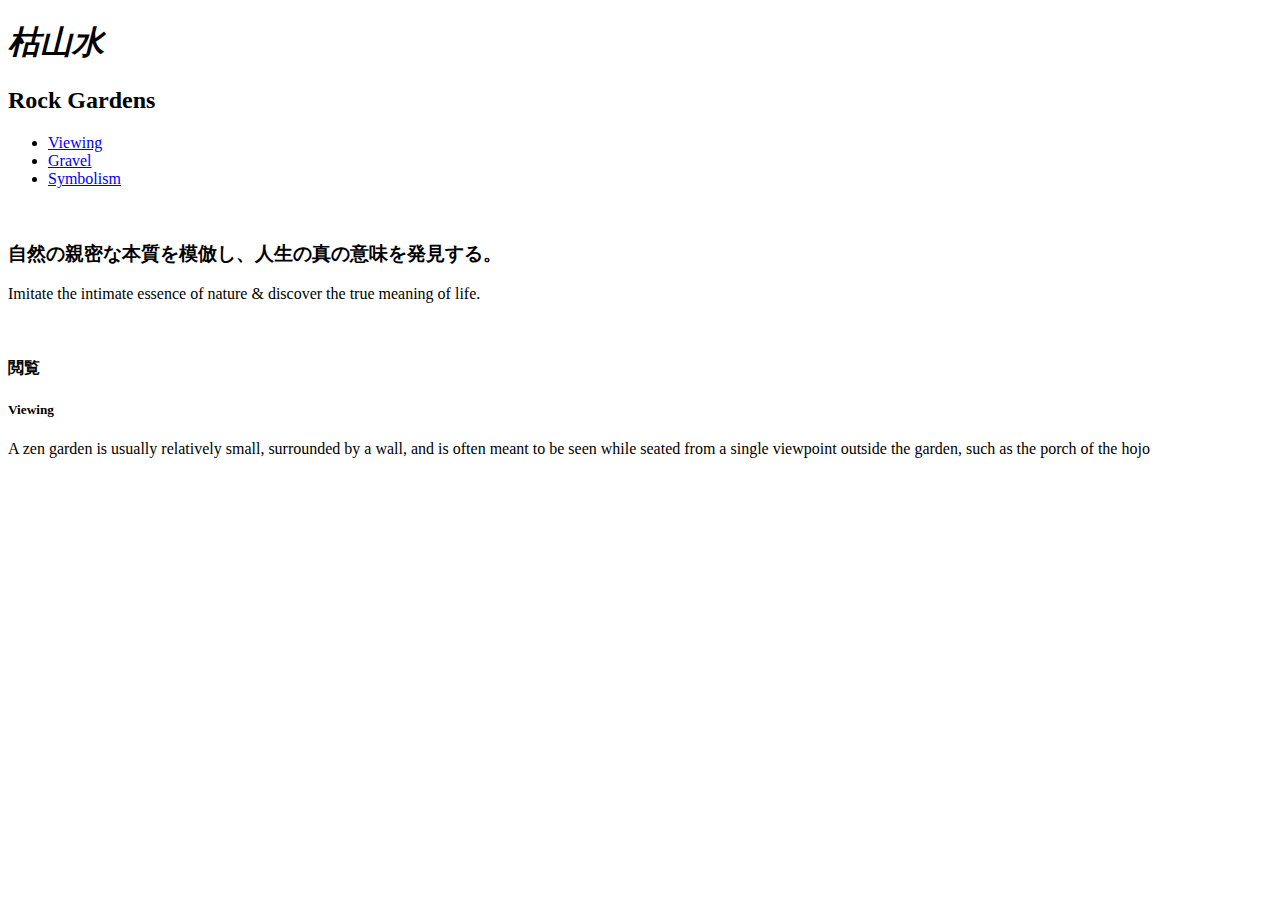
==== index.html @ 7be4e00f "Created base of html" ====
<!DOCTYPE html>
<html lang="en-ca">
<head>
  <meta charset="utf-8">
  <title>Modularity Mindfulness</title>
  <meta name="viewport" content="width=device-width,initial-scale=1">
</head>
<body>
  <header>
    <div>
      <h1><i lang=”ja”>枯山水</i></h1>
      <h2>Rock Gardens</h2>
      <nav>
        <ul>
          <li><a href="#">Viewing</a></li>
          <li><a href="#">Gravel</a></li>
          <li><a href="#">Symbolism</a></li>
        </ul>
      </nav>
    </div>
    <div>
      <img src="images/banner.jpg" alt="">
    </div>
  </header>
  <div>
    <h3>自然の親密な本質を模倣し、人生の真の意味を発見する。</h3>
    <p>Imitate the intimate essence of nature & discover the true meaning of life.</p>
  </div>
  <main>
    <div>
      <img src="images/viewing.jpg" alt="">
      <h4>閲覧</h4>
      <h5>Viewing</h5>
      <p>A zen garden is usually relatively small, surrounded by a wall, and is often meant to be seen while seated from a single viewpoint outside the garden, such as the porch of the hojo</p>
    </div>

  </main>

</body>
</html>
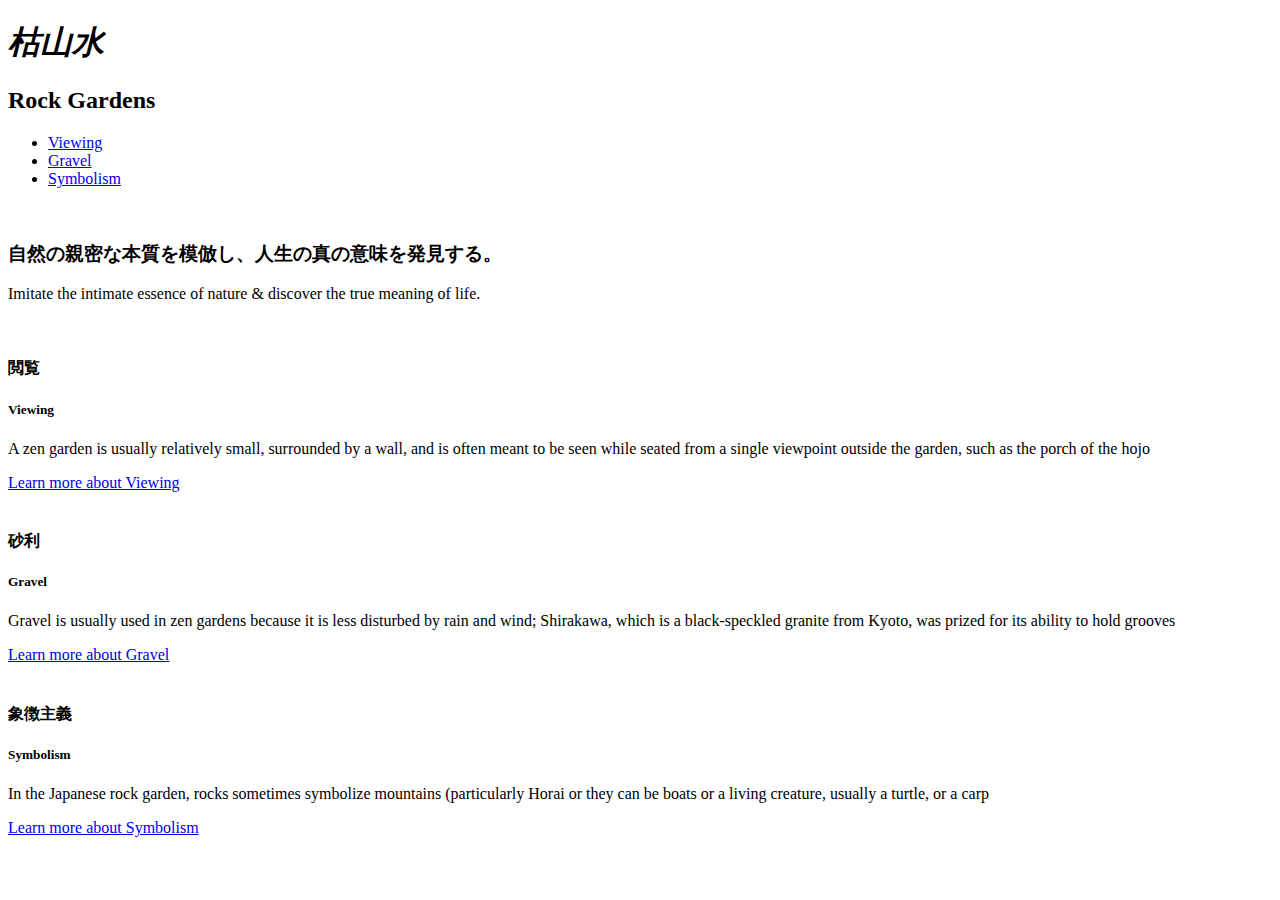
==== commit dda61708: "Add the divs to the code" ====
--- a/index.html
+++ b/index.html
@@ -32,6 +32,25 @@
       <h4>閲覧</h4>
       <h5>Viewing</h5>
       <p>A zen garden is usually relatively small, surrounded by a wall, and is often meant to be seen while seated from a single viewpoint outside the garden, such as the porch of the hojo</p>
+      <a href="#">Learn more about Viewing</a>
+    </div>
+    <div>
+      <img src="images/gravel.jpg" alt="">
+      <h4>砂利</h4>
+      <h5>Gravel</h5>
+      <p>Gravel is usually used in zen gardens because it is less disturbed by rain and wind; Shirakawa, which is a black-speckled granite from Kyoto, was prized for its ability to hold grooves</p>
+      <a href="#">Learn more about Gravel</a>
+    </div>
+    <div>
+      <div>
+        <img src="images/gravel.jpg" alt="">
+      </div>
+      <div>
+        <h4>象徴主義</h4>
+        <h5>Symbolism</h5>
+        <p>In the Japanese rock garden, rocks sometimes symbolize mountains (particularly Horai or they can be boats or a living creature, usually a turtle, or a carp</p>
+        <a href="#">Learn more about Symbolism</a>
+      </div>
     </div>
 
   </main>
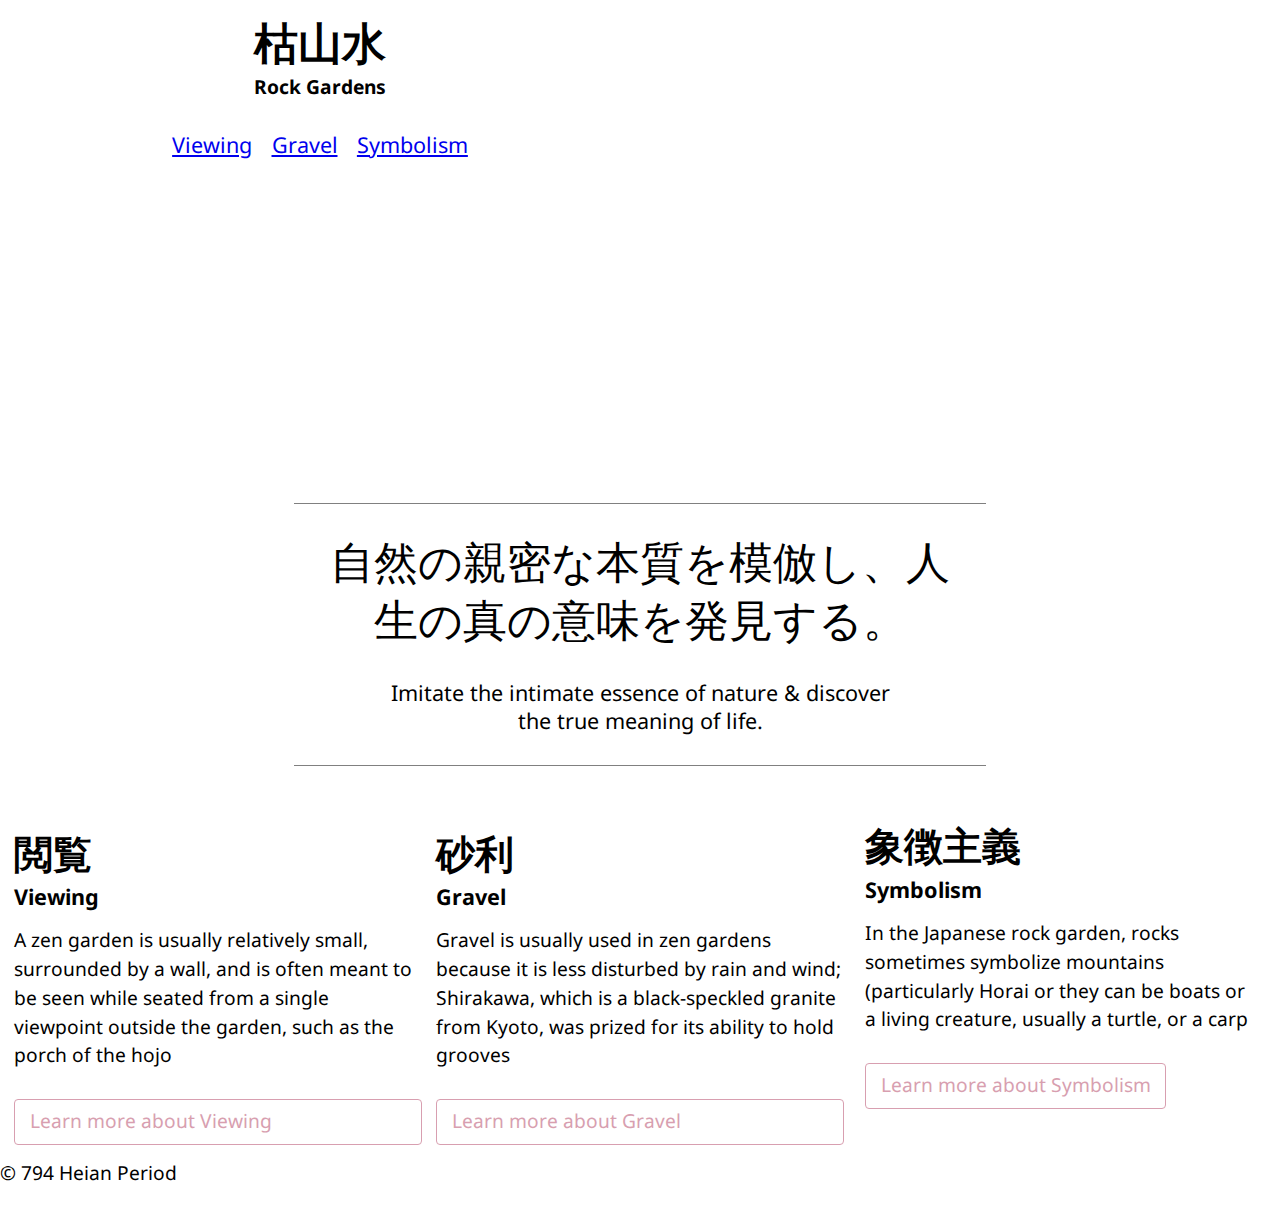
==== commit a36d82ad: "Created more code" ====
--- a/index.html
+++ b/index.html
@@ -4,56 +4,78 @@
   <meta charset="utf-8">
   <title>Modularity Mindfulness</title>
   <meta name="viewport" content="width=device-width,initial-scale=1">
+  <link href="css/modules.css" rel="stylesheet">
+  <link href="css/grid.css" rel="stylesheet">
+  <link href="css/type.css" rel="stylesheet">
+  <link href="css/main.css" rel="stylesheet">
+  <link rel="stylesheet" href="https://fonts.googleapis.com/earlyaccess/notosansjapanese.css">
+  <link href="https://fonts.googleapis.com/css?family=Noto+Sans" rel="stylesheet">
 </head>
 <body>
-  <header>
-    <div>
-      <h1><i lang=”ja”>枯山水</i></h1>
-      <h2>Rock Gardens</h2>
-      <nav>
-        <ul>
-          <li><a href="#">Viewing</a></li>
-          <li><a href="#">Gravel</a></li>
-          <li><a href="#">Symbolism</a></li>
-        </ul>
-      </nav>
-    </div>
-    <div>
-      <img src="images/banner.jpg" alt="">
+  <header class="pad-t-1-2 push-2 text-center">
+    <div class="grid">
+      <div class="unit xs-1 s-1 m-1 l-1-2 xl-1-2">
+        <h1 class="push-0 yotta"><i class="not-italic" lang="ja">枯山水</i></h1>
+        <h2 class="kilo push-1">Rock Gardens</h2>
+        <nav class="unit xs-1 s-1 m-1 l-1-2 xl-1-2">
+          <ul class="list-group-inline">
+            <li><a class="gutter-1-4 mega" href="#">Viewing</a></li>
+            <li><a class="gutter-1-4 mega" href="#">Gravel</a></li>
+            <li><a class="gutter-1-4 mega" href="#">Symbolism</a></li>
+          </ul>
+        </nav>
+      </div>
+      <div class="unit xs-1 embed embed-5by1">
+        <img class="img-flex embed-item" src="images/banner.jpg" alt="">
+      </div>
     </div>
   </header>
   <div>
-    <h3>自然の親密な本質を模倣し、人生の真の意味を発見する。</h3>
-    <p>Imitate the intimate essence of nature & discover the true meaning of life.</p>
+    <article class="text-center border island push max-length">
+      <h3 class="yotta normal"><i class="not-italic" lang="ja">自然の親密な本質を模倣し、人生の真の意味を発見する。</i></h3>
+      <p class="gutter-2 mega push-0">Imitate the intimate essence of nature & discover the true meaning of life.</p>
+    </article>
   </div>
   <main>
-    <div>
-      <img src="images/viewing.jpg" alt="">
-      <h4>閲覧</h4>
-      <h5>Viewing</h5>
-      <p>A zen garden is usually relatively small, surrounded by a wall, and is often meant to be seen while seated from a single viewpoint outside the garden, such as the porch of the hojo</p>
-      <a href="#">Learn more about Viewing</a>
-    </div>
-    <div>
-      <img src="images/gravel.jpg" alt="">
-      <h4>砂利</h4>
-      <h5>Gravel</h5>
-      <p>Gravel is usually used in zen gardens because it is less disturbed by rain and wind; Shirakawa, which is a black-speckled granite from Kyoto, was prized for its ability to hold grooves</p>
-      <a href="#">Learn more about Gravel</a>
-    </div>
-    <div>
-      <div>
-        <img src="images/gravel.jpg" alt="">
+    <div class="island-1-4">
+      <div class="grid">
+        <div class="unit xs-1 s-1 m-1-2 l-1-3 xl-1-3 island-1-4 unit-content-distribute">
+          <img class="img-flex pad-b-1-2" src="images/viewing.jpg" alt="">
+          <h4 class="push-none zetta"><i class="not-italic" lang="ja">閲覧</i></h4>
+          <h5 class="push-1-2">Viewing</h5>
+          <p class="push-1-2 content-fill">A zen garden is usually relatively small, surrounded by a wall, and is often meant to be seen while seated from a single viewpoint outside the garden, such as the porch of the hojo</p>
+          <a class="btn btn-ghost" href="#">Learn more about Viewing</a>
+        </div>
+        <div class="unit xs-1 s-1 m-1-2 l-1-3 xl-1-3 island-1-4 unit-content-distribute">
+          <img class="img-flex pad-b-1-2" src="images/gravel.jpg" alt="">
+          <h4 class="push-none zetta"><i class="not-italic" lang="ja">砂利</i></h4>
+          <h5 class="push-1-2">Gravel</h5>
+          <p>Gravel is usually used in zen gardens because it is less disturbed by rain and wind; Shirakawa, which is a black-speckled granite from Kyoto, was prized for its ability to hold grooves</p>
+          <a class="btn btn-ghost" href="#">Learn more about Gravel</a>
+        </div>
+
+        <div class="unit xs-1 s-1 m-1 l-1-3 xl-1-3 island-1-4">
+          <div class="grid push-1-2">
+            <div class="unit xs-1 s-1 m-2-3 l-1 xl-1">
+              <img class="img-flex" src="images/symbolism.jpg" alt="">
+            </div>
+            <div class="unit xs-1 s-1 m-1-3 l-1 xl-1 island-1-4">
+              <h4 class="push-none zetta"><i class="not-italic" lang="ja">象徴主義</i></h4>
+              <h5 class="push-1-2">Symbolism</h5>
+              <p>In the Japanese rock garden, rocks sometimes symbolize mountains (particularly Horai or they can be boats or a living creature, usually a turtle, or a carp</p>
+              <a class="btn btn-ghost" href="#">Learn more about Symbolism</a>
+            </div>
+          </div>
+        </div>
       </div>
-      <div>
-        <h4>象徴主義</h4>
-        <h5>Symbolism</h5>
-        <p>In the Japanese rock garden, rocks sometimes symbolize mountains (particularly Horai or they can be boats or a living creature, usually a turtle, or a carp</p>
-        <a href="#">Learn more about Symbolism</a>
-      </div>
+
     </div>
 
   </main>
 
+  <footer>
+    <p>© 794 Heian Period</p>
+  </footer>
+
 </body>
 </html>
--- a/css/modules.css
+++ b/css/modules.css
@@ -0,0 +1,1236 @@
+/*
+ * Modulifier || Code released under the UNLICENSE
+ * Code under other copyrights & licenses listed below.
+ * https://modulifier.web-dev.tools/#responsive;images;list-group;embed;media-object;icons;hidden;positioning;nice-lists;forms;buttons;accessibility;print
+ */
+
+@-moz-viewport { width: device-width; scale: 1; }
+@-ms-viewport { width: device-width; scale: 1; }
+@-o-viewport { width: device-width; scale: 1; }
+@-webkit-viewport { width: device-width; scale: 1; }
+@viewport { width: device-width; scale: 1; }
+
+html {
+  box-sizing: border-box;
+  -moz-text-size-adjust: 100%;
+  -ms-text-size-adjust: 100%;
+  -webkit-text-size-adjust: 100%;
+  text-size-adjust: 100%;
+}
+
+*, *::before, *::after {
+  box-sizing: inherit;
+}
+
+body {
+  margin: 0;
+}
+
+article,
+aside,
+details,
+figcaption,
+figure,
+footer,
+header,
+main,
+menu,
+nav,
+section,
+summary {
+  display: block;
+}
+
+audio,
+canvas,
+progress,
+video {
+  display: inline-block;
+  vertical-align: baseline;
+}
+
+template {
+  display: none;
+}
+
+details {
+  cursor: pointer;
+}
+
+audio:not([controls]) {
+  display: none;
+  height: 0;
+}
+
+a,
+area,
+button,
+input,
+label,
+select,
+textarea,
+[tabindex] {
+  -ms-touch-action: manipulation;
+  touch-action: manipulation;
+}
+
+img {
+  border: 0;
+}
+
+.img-flex {
+  display: block;
+  width: 100%;
+}
+
+svg {
+  fill: currentColor;
+}
+
+svg:not(:root) {
+  overflow: hidden;
+}
+
+svg.img-flex {
+  width: 100%;
+  height: 100%;
+}
+
+.image-replacement, .ir {
+  overflow: hidden;
+  direction: ltr;
+  text-align: left;
+  text-indent: 100%;
+  white-space: nowrap;
+}
+
+.list-group, .list-group-inline, .list-group--inline {
+  padding-left: 0;
+  list-style-type: none;
+}
+
+.list-group > dd {
+  margin-left: 0;
+}
+
+.list-group-inline::before,
+.list-group-inline::after,
+.list-group--inline::before,
+.list-group--inline::after {
+  content: "";
+  display: table;
+}
+
+.list-group-inline::after,
+.list-group--inline::after {
+  clear: both;
+}
+
+.list-group-inline > li,
+.list-group--inline > li {
+  display: inline-block;
+}
+
+.list-group-inline > dt,
+.list-group--inline > dt {
+  clear: left;
+  float: left;
+  width: 11em;
+}
+
+.list-group-inline > dd,
+.list-group--inline > dd {
+  float: left;
+  min-width: 12em;
+}
+
+.embed {
+  margin-left: 0;
+  margin-right: 0;
+  overflow: hidden;
+  position: relative;
+  width: 100%;
+}
+
+.embed-1by1, .embed--1by1 {
+  padding-top: 100%; /* Square */
+}
+
+.embed-4by3, .embed--4by3 {
+  padding-top: 75%; /* Traditional TV/computer screens */
+}
+
+.embed-iso216, .embed--iso216 {
+  padding-top: 70.92%; /* A-standard paper sizes */
+}
+
+.embed-3by2, .embed--3by2 {
+  padding-top: 66.6%; /* Classic 35 mm film & most digital photos, landscape */
+}
+
+.embed-2by3, .embed--2by3 {
+  padding-top: 150%; /* Classic 35 mm film & most digital photos, portrait */
+}
+
+.embed-golden, .embed--golden {
+  padding-top: 61.8%; /* The Golden Ratio */
+}
+
+.embed-16by9, .embed--16by9 {
+  padding-top: 56.25%; /* HD TV */
+}
+
+.embed-185by100, .embed--185by100 {
+  padding-top: 54.05%; /* Common widescreen cinema */
+}
+
+.embed-24by10, .embed--24by10 {
+  padding-top: 41.667%; /* Widescreen cinema: 2.4:1 */
+}
+
+.embed-3by1, .embed--3by1 {
+  padding-top: 33.3333%; /* Panorama photos */
+}
+
+.embed-4by1, .embed--4by1 {
+  padding-top: 25%; /* Polyvision */
+}
+
+.embed-5by1, .embed--5by1 {
+  padding-top: 20%; /* Really wide... */
+}
+
+.embed-item, .embed__item {
+  min-height: 100%;
+  left: 0;
+  position: absolute;
+  top: 0;
+  width: 100%;
+}
+
+.media {
+  overflow: hidden;
+}
+
+.media-img, .media__img {
+  float: left;
+}
+
+.media-img-reversed, .media__img--reversed {
+  float: right;
+}
+
+.media-img-stacked, .media__img--stacked {
+  float: none;
+}
+
+.media-body, .media__body {
+  overflow: hidden;
+  min-width: 12em; /* Slightly less than 200px, responsiveness built in */
+}
+
+.icon {
+  display: inline-block;
+  position: relative;
+  background: transparent none no-repeat center center;
+  background-size: contain;
+  vertical-align: middle;
+}
+
+.i-16, .i--16 {
+  height: 16px;
+  width: 16px;
+}
+
+.i-18, .i--18 {
+  height: 18px;
+  width: 18px;
+}
+
+.i-20, .i--20 {
+  height: 20px;
+  width: 20px;
+}
+
+.i-24, .i--24 {
+  height: 24px;
+  width: 24px;
+}
+
+.i-32, .i--32 {
+  height: 32px;
+  width: 32px;
+}
+
+.i-48, .i--48 {
+  height: 48px;
+  width: 48px;
+}
+
+.i-64, .i--64 {
+  height: 64px;
+  width: 64px;
+}
+
+.i-96, .i--96 {
+  height: 96px;
+  width: 96px;
+}
+
+.i-128, .i--128 {
+  height: 128px;
+  width: 128px;
+}
+
+.i-192, .i--192 {
+  height: 192px;
+  width: 192px;
+}
+
+.i-256, .i--256 {
+  height: 256px;
+  width: 256px;
+}
+
+.icon img,
+.icon svg {
+  left: 0;
+  height: 100%;
+  position: absolute;
+  top: 0;
+  width: 100%;
+  fill: currentColor;
+}
+
+.icon-label {
+  vertical-align: middle;
+}
+
+.icon-link,
+.icon-link:focus,
+.icon-link:hover {
+  text-decoration: none;
+}
+
+[hidden], .hidden {
+  /* stylelint-disable declaration-no-important */
+  display: none !important;
+  visibility: hidden !important;
+  /* stylelint-enable */
+}
+
+.visually-hidden {
+  height: 1px;
+  margin: -1px;
+  overflow: hidden;
+  padding: 0;
+  position: absolute;
+  width: 1px;
+  border: 0;
+  clip: rect(0 0 0 0);
+}
+
+.visually-hidden.focusable:active, .visually-hidden.focusable:focus {
+  height: auto;
+  margin: 0;
+  overflow: visible;
+  position: static;
+  width: auto;
+  clip: auto;
+}
+
+.invisible {
+  visibility: hidden;
+}
+
+.chop,
+.crop {
+  overflow: hidden;
+}
+
+.truncate {
+  max-width: 100%;
+  overflow: hidden;
+  width: 100%;
+  text-overflow: ellipsis;
+  white-space: nowrap;
+}
+
+.scrollable {
+  max-width: 100%;
+  overflow-x: auto;
+  overflow-y: hidden;
+  -webkit-overflow-scrolling: touch;
+}
+
+.clearfix::after {
+  content: " ";
+  display: block;
+  clear: both;
+}
+
+.left {
+  float: left;
+}
+
+.right {
+  float: right;
+}
+
+.center-text,
+.center-flow {
+  text-align: center;
+}
+
+.center-block {
+  margin-left: auto;
+  margin-right: auto;
+}
+
+.no-auto-margins,
+.not-centered {
+  /* stylelint-disable declaration-no-important */
+  margin-left: 0 !important;
+  margin-right: 0 !important;
+  /* stylelint-enable */
+}
+
+.center-content,
+.center-content-vertical,
+.center-contents,
+.center-contents-vertical {
+  display: -webkit-flex;
+  display: -ms-flexbox;
+  display: flex;
+  -webkit-justify-content: center;
+  -ms-flex-pack: center;
+  justify-content: center;
+  -webkit-align-items: center;
+  -ms-flex-align: center;
+  align-items: center;
+  -webkit-align-content: center;
+  -ms-flex-line-pack: center;
+  align-content: center;
+  -webkit-flex-direction: column wrap;
+  -ms-flex-direction: column wrap;
+  flex-flow: column wrap;
+}
+
+.center-content-start,
+.center-content-vertical-start,
+.center-contents-start,
+.center-contents-vertical-start {
+  display: -webkit-flex;
+  display: -ms-flexbox;
+  display: flex;
+  -webkit-justify-content: center;
+  -ms-flex-pack: center;
+  justify-content: center;
+  -webkit-flex-direction: column wrap;
+  -ms-flex-direction: column wrap;
+  flex-flow: column wrap;
+}
+
+.center-content-horizontal,
+.center-contents-horizontal {
+  display: -webkit-flex;
+  display: -ms-flexbox;
+  display: flex;
+  -webkit-justify-content: center;
+  -ms-flex-pack: center;
+  justify-content: center;
+  -webkit-align-items: center;
+  -ms-flex-align: center;
+  align-items: center;
+  -webkit-align-content: center;
+  -ms-flex-line-pack: center;
+  align-content: center;
+  -webkit-flex-direction: row wrap;
+  -ms-flex-direction: row wrap;
+  flex-flow: row wrap;
+}
+
+.inline {
+  display: inline;
+}
+
+.block {
+  display: block;
+}
+
+.inline-block, .ib {
+  display: inline-block;
+}
+
+.valign-top {
+  vertical-align: top;
+}
+
+.valign-bottom {
+  vertical-align: bottom;
+}
+
+.valign-middle {
+  vertical-align: middle;
+}
+
+.fixed {
+  position: fixed;
+}
+
+.relative {
+  position: relative;
+}
+
+[class*="pin-"],
+.absolute {
+  position: absolute;
+}
+
+.static {
+  position: static;
+}
+
+.zindex-1 {
+  z-index: 1;
+}
+
+.zindex-2 {
+  z-index: 2;
+}
+
+.zindex-3 {
+  z-index: 3;
+}
+
+.zindex-1000 {
+  z-index: 1000;
+}
+
+.pin-top-left,
+.pin-left-top,
+.pin-tl,
+.pin-lt {
+  top: 0;
+  left: 0;
+}
+
+.pin-top-right,
+.pin-right-top,
+.pin-tr,
+.pin-rt {
+  top: 0;
+  right: 0;
+}
+
+.pin-bottom-left,
+.pin-left-bottom,
+.pin-bl,
+.pin-lb {
+  bottom: 0;
+  left: 0;
+}
+
+.pin-bottom-right,
+.pin-right-bottom,
+.pin-br,
+.pin-rb {
+  bottom: 0;
+  right: 0;
+}
+
+.pin-top-center,
+.pin-center-top,
+.pin-tc,
+.pin-ct {
+  left: 50%;
+  top: 0;
+  transform: translateX(-50%);
+}
+
+.pin-bottom-center,
+.pin-center-bottom,
+.pin-bc,
+.pin-cb {
+  bottom: 0;
+  left: 50%;
+  transform: translateX(-50%);
+}
+
+.pin-center-left,
+.pin-left-center,
+.pin-cl,
+.pin-lc {
+  left: 0;
+  top: 50%;
+  transform: translateY(-50%);
+}
+
+.pin-center-right,
+.pin-right-center,
+.pin-cr,
+.pin-rc {
+  right: 0;
+  top: 50%;
+  transform: translateY(-50%);
+}
+
+.pin-center, .pin-c {
+  left: 50%;
+  top: 50%;
+  transform: translate(-50%, -50%);
+}
+
+.width-quarter, .w-1-4 {
+  width: 25%;
+}
+
+.width-half, .w-1-2 {
+  width: 50%;
+}
+
+.width-full, .w-1 {
+  width: 100%;
+}
+
+.height-quarter, .h-1-4 {
+  height: 25%;
+}
+
+.height-half, .h-1-2 {
+  height: 50%;
+}
+
+.height-full, .h-1 {
+  height: 100%;
+}
+
+ul {
+  list-style-type: none;
+}
+
+ul > li::before {
+  content: "·";
+  float: left;
+  margin-left: -1.6em;
+  width: 1.3em;
+  text-align: right;
+}
+
+ol {
+  counter-reset: ol-simple-numbers;
+  list-style-type: none;
+}
+
+ol > li::before {
+  float: left;
+  margin-left: -1.6em;
+  width: 1.3em;
+  counter-increment: ol-simple-numbers;
+  content: counter(ol-simple-numbers);
+  text-align: right;
+}
+
+.list-group > li::before,
+.list-group-inline > li::before,
+.list-group--inline > li::before {
+  content: none;
+}
+
+/* stylelint-disable no-descending-specificity */
+
+/*
+ * (c) Nicolas Gallagher and Jonathan Neal of Normalize.css || MIT License
+ *     https://necolas.github.io/normalize.css/
+ */
+
+button,
+input,
+optgroup,
+select,
+textarea {
+  color: inherit;
+  font: inherit;
+  margin: 0;
+}
+
+button,
+input {
+  overflow: visible;
+}
+
+button,
+select {
+  text-transform: none;
+}
+
+button,
+html [type="button"],
+[type="reset"],
+[type="submit"] {
+  -webkit-appearance: button;
+  cursor: pointer;
+}
+
+button[disabled],
+html input[disabled] {
+  cursor: default;
+}
+
+button::-moz-focus-inner,
+input::-moz-focus-inner {
+  border: 0;
+  padding: 0;
+}
+
+[type="checkbox"],
+[type="radio"] {
+  opacity: 0;
+  position: absolute;
+  height: 1px;
+  width: 1px;
+}
+
+[type="number"]::-webkit-inner-spin-button,
+[type="number"]::-webkit-outer-spin-button {
+  height: auto;
+}
+
+[type="search"]::-webkit-search-cancel-button,
+[type="search"]::-webkit-search-decoration {
+  -webkit-appearance: none;
+}
+
+fieldset {
+  padding-left: 0;
+  padding-right: 0;
+
+  border: 0;
+  border-top: 2px solid #666;
+}
+
+legend {
+  color: inherit;
+  display: table;
+  max-width: 100%;
+  padding: 0 .3em 0 0;
+  white-space: normal;
+
+  border: 0;
+
+  font-weight: bold;
+}
+
+optgroup {
+  font-weight: bold;
+}
+
+::-webkit-input-placeholder {
+  color: inherit;
+  opacity: .54;
+}
+
+::-webkit-file-upload-button {
+  -webkit-appearance: button;
+  font: inherit;
+}
+
+/* End Normalize.css code */
+
+label,
+.label-block {
+  display: block;
+  cursor: pointer;
+}
+
+[type="checkbox"] + label,
+[type="radio"] + label,
+.label-inline {
+  display: inline-block;
+}
+
+input:not([type]),
+[type="text"],
+[type="number"],
+[type="search"],
+[type="url"],
+[type="email"],
+[type="password"],
+[type="tel"],
+[type="datetime-local"],
+[type="month"],
+[type="week"],
+[type="date"],
+[type="time"],
+[type="range"],
+select,
+textarea {
+  -moz-appearance: none;
+  -webkit-appearance: none;
+  appearance: none;
+}
+
+input,
+textarea {
+  display: block;
+  width: 100%;
+
+  background-color: #fff;
+  border: 2px solid #666;
+  border-radius: 0;
+
+  vertical-align: middle;
+}
+
+label {
+  vertical-align: middle;
+}
+
+textarea {
+  max-width: 100%;
+  min-height: 4em;
+  overflow: auto;
+}
+
+[type="color"] {
+  display: inline-block;
+  width: 2em;
+}
+
+select {
+  display: block;
+  width: 100%;
+
+  background-image: url("data:image/svg+xml,%3Csvg xmlns='http://www.w3.org/2000/svg' width='256' height='256' viewBox='0 0 256 256'%3E%3Cpath fill='none' stroke='%23000' stroke-miterlimit='10' stroke-width='70' d='M36.3 82.1l91.9 91.8 91.5-91.8'/%3E%3C/svg%3E");
+  background-repeat: no-repeat;
+  background-position: calc(100% - .4em) center;
+  background-size: 18px auto;
+  background-color: #fff;
+  border: 2px solid #666;
+  border-radius: 0;
+}
+
+[type="checkbox"] + label::before {
+  content: " ";
+  display: inline-block;
+  height: 1.8em;
+  margin-right: .3em;
+  position: relative;
+  vertical-align: middle;
+  top: -.1em;
+  width: 1.8em;
+
+  background-color: #fff;
+  background-size: cover;
+  border: 2px solid #666;
+
+  line-height: inherit;
+}
+
+[type="checkbox"]:checked + label::before {
+  background-image: url("data:image/svg+xml,%3Csvg xmlns='http://www.w3.org/2000/svg' width='256' height='256' viewBox='0 0 256 256'%3E%3Cpath fill='none' stroke='%23000' stroke-miterlimit='10' stroke-width='50' d='M49.9 130.1l50.8 50.7L206.1 75.2'/%3E%3C/svg%3E");
+}
+
+[type="checkbox"]:focus + label::before {
+  outline: 3px solid #000;
+  z-index: 1000;
+}
+
+[type="radio"] + label::before {
+  content: " ";
+  display: inline-block;
+  height: 1.8em;
+  margin-right: .3em;
+  position: relative;
+  vertical-align: middle;
+  top: -.1em;
+  width: 1.8em;
+
+  background-color: #fff;
+  background-size: cover;
+  border: 2px solid #666;
+  border-radius: 50%;
+
+  line-height: inherit;
+}
+
+[type="radio"]:checked + label::before {
+  background-image: url("data:image/svg+xml,%3Csvg xmlns='http://www.w3.org/2000/svg' width='256' height='256' viewBox='0 0 256 256'%3E%3Ccircle cx='128' cy='128' r='70.4'/%3E%3C/svg%3E");
+}
+
+[type="radio"]:focus + label::before,
+[type="radio"] + label:focus::before {
+  box-shadow: 0 0 0 3px #000;
+  z-index: 1000;
+}
+
+[type="range"] {
+  border: 0;
+  background-color: #fff;
+}
+
+[type="range"]::-webkit-slider-runnable-track {
+  height: 6px;
+
+  -webkit-appearance: none;
+  appearance: none;
+  background-color: #ccc;
+  border: 0;
+  border-radius: 3px;
+}
+
+[type="range"]:active::-webkit-slider-runnable-track {
+  background-color: #ccc;
+}
+
+[type="range"]::-moz-range-track {
+  height: 6px;
+
+  -moz-appearance: none;
+  appearance: none;
+  background-color: #ccc;
+  border: 0;
+  border-radius: 3px;
+}
+
+[type="range"]:active::-moz-range-track {
+  background-color: #ccc;
+}
+
+[type="range"]::-ms-track {
+  height: 6px;
+
+  -ms-appearance: none;
+  appearance: none;
+  background-color: #ccc;
+  border: 0;
+  border-radius: 3px;
+}
+
+[type="range"]:active::-ms-track {
+  background-color: #ccc;
+}
+
+[type="range"]::-webkit-slider-thumb {
+  margin-top: -4px;
+  height: 16px;
+  width: 16px;
+
+  -webkit-appearance: none;
+  appearance: none;
+  background-color: #000;
+  border: none;
+  border-radius: 50%;
+}
+
+[type="range"]:hover::-webkit-slider-thumb {
+  background-color: #000;
+}
+
+[type="range"]:active::-webkit-slider-thumb {
+  background-color: #000;
+}
+
+[type="range"]::-moz-range-thumb {
+  margin-top: -4px;
+  height: 16px;
+  width: 16px;
+
+  -webkit-appearance: none;
+  appearance: none;
+  background-color: #000;
+  border: none;
+  border-radius: 50%;
+}
+
+[type="range"]:hover::-moz-range-thumb {
+  background-color: #000;
+}
+
+[type="range"]:active::-moz-range-thumb {
+  background-color: #000;
+}
+
+[type="range"]::-ms-thumb {
+  margin-top: -4px;
+  height: 16px;
+  width: 16px;
+
+  -webkit-appearance: none;
+  appearance: none;
+  background-color: #000;
+  border: none;
+  border-radius: 50%;
+}
+
+[type="range"]:hover::-ms-thumb {
+  background-color: #000;
+}
+
+[type="range"]:active::-ms-thumb {
+  background-color: #000;
+}
+
+[type="checkbox"].hide-custom-input + label::before,
+[type="checkbox"] + .hide-custom-input::before,
+[type="radio"].hide-custom-input + label::before,
+[type="radio"] + .hide-custom-input::before {
+  content: none;
+  display: none;
+}
+
+/* stylelint-enable */
+
+.link-box {
+  display: block;
+  text-decoration: none;
+}
+
+button,
+.btn {
+  cursor: pointer;
+  display: inline-block;
+  margin: 0;
+  overflow: visible;
+  padding: .375em .75em .42em;
+  -webkit-appearance: none;
+  -moz-appearance: none;
+  appearance: none;
+  background-color: #333;
+  border-radius: 4px;
+  border: 3px solid #333;
+  color: #fff;
+  font: inherit;
+  text-decoration: none;
+  text-transform: none;
+}
+
+button::-moz-focus-inner {
+  border: 0;
+  padding: 0;
+}
+
+button:focus,
+button:hover,
+.btn:focus,
+.btn:hover {
+  background-color: #000;
+  border-color: #000;
+  color: #fff;
+}
+
+button[disabled] {
+  cursor: default;
+}
+
+.btn-light, .btn--light {
+  background-color: #e2e2e2;
+  border-color: #e2e2e2;
+  color: #000;
+}
+
+.btn-light:focus,
+.btn-light:hover,
+.btn--light:focus,
+.btn--light:hover {
+  background-color: #666;
+  border-color: #666;
+  color: #fff;
+}
+
+.btn-ghost,
+.btn--ghost {
+  background-color: transparent;
+  border-color: #333;
+  color: #000;
+}
+
+.btn-ghost:focus,
+.btn-ghost:hover,
+.btn--ghost:focus,
+.btn--ghost:hover {
+  background-color: #e2e2e2;
+  border-color: #000;
+  color: #000;
+}
+
+.btn-link {
+  display: inline;
+  padding: 0;
+  background-color: transparent;
+  border-radius: 0;
+  border: 0;
+  color: inherit;
+}
+
+.btn-link:focus,
+.btn-link:hover {
+  background-color: transparent;
+  color: inherit;
+}
+
+a:hover, a:active {
+  outline: none;
+}
+
+a:focus,
+[tabindex="0"]:focus,
+details:focus,
+summary:focus,
+input:focus,
+textarea:focus,
+button:focus,
+select:focus {
+  outline: 3px solid #000;
+  outline-offset: 0;
+}
+
+a:focus, [tabindex="0"]:focus {
+  outline-offset: 3px;
+}
+
+.skip-links {
+  margin: 0;
+  padding: 0;
+  list-style-type: none;
+}
+
+.skip-links > li::before {
+  content: none; /* Remove the bullets if nice lists is selected */
+}
+
+.skip-links a,
+.skip-links button {
+  padding: .5em .75em;
+  position: absolute;
+  top: -10em;
+  z-index: 10000; /* To make sure they're always on top */
+  background-color: #000;
+  border: 0;
+  color: #fff;
+  font-size: 1.125rem;
+  font-weight: bold;
+  text-decoration: none;
+}
+
+.skip-links a:focus,
+.skip-links button:focus {
+  outline-offset: 3px;
+  top: 0;
+}
+
+[aria-busy="true"] {
+  cursor: progress;
+}
+
+[aria-controls] {
+  cursor: pointer;
+}
+
+[aria-disabled] {
+  cursor: default;
+}
+
+.print-only {
+  display: none;
+  visibility: hidden;
+}
+
+.page-break-before {
+  page-break-before: always;
+}
+
+.page-break-after {
+  page-break-after: always;
+}
+
+.no-page-break-inside {
+  page-break-inside: avoid;
+}
+
+@media print {
+
+  /* stylelint-disable declaration-no-important */
+
+  .no-print {
+    display: none !important;
+    visibility: hidden !important;
+  }
+
+  .print-only,
+  .force-print {
+    display: block !important;
+    visibility: visible !important;
+  }
+
+  /* stylelint-enable */
+
+  .visually-hidden.force-print {
+    height: auto;
+    margin: 0;
+    overflow: visible;
+    padding: 0;
+    position: static;
+    width: auto;
+    border: 0;
+    clip: initial;
+  }
+
+  /*
+   * (c) HTML5 Boilerplate || MIT License
+   *     https://html5boilerplate.com/
+   */
+
+  /* stylelint-disable declaration-no-important */
+
+  *, *::before, *::after, *::first-letter, *::first-line {
+    background: none transparent !important;
+    color: #000 !important;
+    box-shadow: none !important;
+    text-shadow: none !important;
+  }
+
+  /* stylelint-enable */
+
+  a, a:visited {
+    text-decoration: underline;
+  }
+
+  a[href]::after {
+    content: " (" attr(href) ")";
+  }
+
+  abbr[title]::after {
+    content: " (" attr(title) ")";
+  }
+
+  a[href^="#"]::after,
+  a[href^="javascript:"]::after,
+  a.no-print-href::after,
+  a.href-no-print::after {
+    content: "";
+  }
+
+  pre, blockquote {
+    page-break-inside: avoid;
+  }
+
+  thead {
+    display: table-header-group;
+  }
+
+  tr, img {
+    page-break-inside: avoid;
+  }
+
+  p, h1, h2, h3, h4, h5, h6 {
+    orphans: 3;
+    widows: 3;
+  }
+
+  h1, h2, h3, h4, h5, h6 {
+    page-break-after: avoid;
+  }
+
+  /* End HTML5 Boilerplate code */
+}
--- a/css/grid.css
+++ b/css/grid.css
@@ -0,0 +1,752 @@
+/*
+  Gridifier || Code released under the UNLICENSE
+  https://gridifier.web-dev.tools/#xs,4,0,0,0;s,4,25,0,0;m,4,38,1,1;l,4,60,1,1
+*/
+
+.grid {
+  margin: 0;
+  padding: 0;
+  letter-spacing: -.31em;
+  text-rendering: optimizeSpeed;
+  display: -webkit-flex;
+  display: -ms-flexbox;
+  display: flex;
+  -webkit-flex-flow: row wrap;
+  -ms-flex-flow: row wrap;
+  flex-flow: row wrap;
+}
+
+.grid-bottom {
+  -webkit-align-items: flex-end;
+  -ms-align-items: flex-end;
+  align-items: flex-end;
+}
+
+.grid-middle {
+  -webkit-align-items: center;
+  -ms-align-items: center;
+  align-items: center;
+}
+
+.grid-stretch {
+  -webkit-align-items: stretch;
+  -ms-align-items: stretch;
+  align-items: stretch;
+}
+
+.opera-only :-o-prefocus,
+.grid {
+  word-spacing: -.43em;
+}
+
+.unit {
+  letter-spacing: normal;
+  text-rendering: auto;
+  vertical-align: top;
+  word-spacing: normal;
+  display: inline-block;
+  visibility: visible;
+}
+
+.grid-bottom .unit {
+  vertical-align: bottom;
+}
+
+.grid-middle .unit {
+  vertical-align: middle;
+}
+
+[class*="unit-push-"],
+[class*="unit-pull-"] {
+  position: relative;
+}
+
+.unit-xs-hidden {
+  display: none;
+  visibility: hidden;
+}
+
+.unit-xs-centered {
+  margin: 0 auto;
+}
+
+.unit-xs-1,
+.xs-1 {
+  display: block;
+  visibility: visible;
+  width: 100%;
+}
+
+.unit-xs-content-distribute,
+.xs-content-distribute {
+  display: -ms-flexbox;
+  display: -webkit-flex;
+  display: flex;
+  -ms-flex-direction: column;
+  -webkit-flex-direction: column;
+  flex-direction: column;
+  -ms-flex-pack: justify;
+  -webkit-justify-content: space-between;
+  justify-content: space-between;
+}
+
+.unit-xs-content-center,
+.unit-xs-content-center-vertical {
+  display: -webkit-flex;
+  display: -ms-flexbox;
+  display: flex;
+  -webkit-justify-content: center;
+  -ms-flex-pack: center;
+  justify-content: center;
+  -webkit-align-items: center;
+  -ms-flex-align: center;
+  align-items: center;
+  -webkit-align-content: center;
+  -ms-flex-line-pack: center;
+  align-content: center;
+  -webkit-flex-direction: column wrap;
+  -ms-flex-direction: column wrap;
+  flex-flow: column wrap;
+}
+
+.unit-xs-content-center-horizontal {
+  display: -webkit-flex;
+  display: -ms-flexbox;
+  display: flex;
+  -webkit-justify-content: center;
+  -ms-flex-pack: center;
+  justify-content: center;
+  -webkit-align-items: center;
+  -ms-flex-align: center;
+  align-items: center;
+  -webkit-align-content: center;
+  -ms-flex-line-pack: center;
+  align-content: center;
+  -webkit-flex-direction: row wrap;
+  -ms-flex-direction: row wrap;
+  flex-flow: row wrap;
+}
+
+.xs-content-fill,
+.xs-content-stretch {
+  -ms-flex-grow: 2;
+  -webkit-flex-grow: 2;
+  flex-grow: 2;
+  max-width: 100%; /* @bugfix: IE 10, 11 */
+}
+
+.xs-content-shrink {
+  -ms-align-self: center;
+  -webkit-align-self: center;
+  align-self: center;
+}
+
+.unit-xs-1-2,
+.xs-1-2 {
+  width: 50%;
+}
+
+.unit-xs-1-3,
+.xs-1-3 {
+  width: 33.3333%;
+}
+
+.unit-xs-2-3,
+.xs-2-3 {
+  width: 66.6667%;
+}
+
+.unit-xs-1-4,
+.xs-1-4 {
+  width: 25%;
+}
+
+.unit-xs-3-4,
+.xs-3-4 {
+  width: 75%;
+}
+
+.unit-xs-1-2,
+.xs-1-2,
+.unit-xs-1-3,
+.xs-1-3,
+.unit-xs-2-3,
+.xs-2-3,
+.unit-xs-1-4,
+.xs-1-4,
+.unit-xs-3-4,
+.xs-3-4 {
+  display: inline-block;
+  visibility: visible;
+}
+
+@media only screen and (min-width: 25em) {
+
+  .unit-s-hidden {
+    display: none;
+    visibility: hidden;
+  }
+
+  .unit-s-centered {
+    margin: 0 auto;
+  }
+
+  .unit-s-1,
+  .s-1 {
+    display: block;
+    visibility: visible;
+    width: 100%;
+  }
+
+  .unit-s-content-distribute,
+  .s-content-distribute {
+    display: -ms-flexbox;
+    display: -webkit-flex;
+    display: flex;
+    -ms-flex-direction: column;
+    -webkit-flex-direction: column;
+    flex-direction: column;
+    -ms-flex-pack: justify;
+    -webkit-justify-content: space-between;
+    justify-content: space-between;
+  }
+
+  .unit-s-content-center,
+  .unit-s-content-center-vertical {
+    display: -webkit-flex;
+    display: -ms-flexbox;
+    display: flex;
+    -webkit-justify-content: center;
+    -ms-flex-pack: center;
+    justify-content: center;
+    -webkit-align-items: center;
+    -ms-flex-align: center;
+    align-items: center;
+    -webkit-align-content: center;
+    -ms-flex-line-pack: center;
+    align-content: center;
+    -webkit-flex-direction: column wrap;
+    -ms-flex-direction: column wrap;
+    flex-flow: column wrap;
+  }
+
+  .unit-s-content-center-horizontal {
+    display: -webkit-flex;
+    display: -ms-flexbox;
+    display: flex;
+    -webkit-justify-content: center;
+    -ms-flex-pack: center;
+    justify-content: center;
+    -webkit-align-items: center;
+    -ms-flex-align: center;
+    align-items: center;
+    -webkit-align-content: center;
+    -ms-flex-line-pack: center;
+    align-content: center;
+    -webkit-flex-direction: row wrap;
+    -ms-flex-direction: row wrap;
+    flex-flow: row wrap;
+  }
+
+  .s-content-fill,
+  .s-content-stretch {
+    -ms-flex-grow: 2;
+    -webkit-flex-grow: 2;
+    flex-grow: 2;
+    max-width: 100%; /* @bugfix: IE 10, 11 */
+  }
+
+  .s-content-shrink {
+    -ms-align-self: center;
+    -webkit-align-self: center;
+    align-self: center;
+  }
+
+  .unit-s-1-2,
+  .s-1-2 {
+    width: 50%;
+  }
+
+  .unit-s-1-3,
+  .s-1-3 {
+    width: 33.3333%;
+  }
+
+  .unit-s-2-3,
+  .s-2-3 {
+    width: 66.6667%;
+  }
+
+  .unit-s-1-4,
+  .s-1-4 {
+    width: 25%;
+  }
+
+  .unit-s-3-4,
+  .s-3-4 {
+    width: 75%;
+  }
+
+  .unit-s-1-2,
+  .s-1-2,
+  .unit-s-1-3,
+  .s-1-3,
+  .unit-s-2-3,
+  .s-2-3,
+  .unit-s-1-4,
+  .s-1-4,
+  .unit-s-3-4,
+  .s-3-4 {
+    display: inline-block;
+    visibility: visible;
+  }
+
+}
+
+@media only screen and (min-width: 38em) {
+
+  .unit-m-hidden {
+    display: none;
+    visibility: hidden;
+  }
+
+  .unit-m-centered {
+    margin: 0 auto;
+  }
+
+  .unit-m-1,
+  .m-1 {
+    display: block;
+    visibility: visible;
+    width: 100%;
+  }
+
+  .unit-m-content-distribute,
+  .m-content-distribute {
+    display: -ms-flexbox;
+    display: -webkit-flex;
+    display: flex;
+    -ms-flex-direction: column;
+    -webkit-flex-direction: column;
+    flex-direction: column;
+    -ms-flex-pack: justify;
+    -webkit-justify-content: space-between;
+    justify-content: space-between;
+  }
+
+  .unit-m-content-center,
+  .unit-m-content-center-vertical {
+    display: -webkit-flex;
+    display: -ms-flexbox;
+    display: flex;
+    -webkit-justify-content: center;
+    -ms-flex-pack: center;
+    justify-content: center;
+    -webkit-align-items: center;
+    -ms-flex-align: center;
+    align-items: center;
+    -webkit-align-content: center;
+    -ms-flex-line-pack: center;
+    align-content: center;
+    -webkit-flex-direction: column wrap;
+    -ms-flex-direction: column wrap;
+    flex-flow: column wrap;
+  }
+
+  .unit-m-content-center-horizontal {
+    display: -webkit-flex;
+    display: -ms-flexbox;
+    display: flex;
+    -webkit-justify-content: center;
+    -ms-flex-pack: center;
+    justify-content: center;
+    -webkit-align-items: center;
+    -ms-flex-align: center;
+    align-items: center;
+    -webkit-align-content: center;
+    -ms-flex-line-pack: center;
+    align-content: center;
+    -webkit-flex-direction: row wrap;
+    -ms-flex-direction: row wrap;
+    flex-flow: row wrap;
+  }
+
+  .m-content-fill,
+  .m-content-stretch {
+    -ms-flex-grow: 2;
+    -webkit-flex-grow: 2;
+    flex-grow: 2;
+    max-width: 100%; /* @bugfix: IE 10, 11 */
+  }
+
+  .m-content-shrink {
+    -ms-align-self: center;
+    -webkit-align-self: center;
+    align-self: center;
+  }
+
+  .unit-offset-m-0 {
+    margin-left: 0;
+  }
+
+  .unit-push-m-0,
+  .unit-pull-m-0 {
+    left: 0;
+  }
+
+  .unit-m-1-2,
+  .m-1-2 {
+    width: 50%;
+  }
+
+  .unit-offset-m-1-2 {
+    margin-left: 50%;
+  }
+
+  .unit-push-m-1-2 {
+    left: 50%;
+  }
+
+  .unit-pull-m-1-2 {
+    left: -50%;
+  }
+
+  .unit-m-1-3,
+  .m-1-3 {
+    width: 33.3333%;
+  }
+
+  .unit-offset-m-1-3 {
+    margin-left: 33.3333%;
+  }
+
+  .unit-push-m-1-3 {
+    left: 33.3333%;
+  }
+
+  .unit-pull-m-1-3 {
+    left: -33.3333%;
+  }
+
+  .unit-m-2-3,
+  .m-2-3 {
+    width: 66.6667%;
+  }
+
+  .unit-offset-m-2-3 {
+    margin-left: 66.6667%;
+  }
+
+  .unit-push-m-2-3 {
+    left: 66.6667%;
+  }
+
+  .unit-pull-m-2-3 {
+    left: -66.6667%;
+  }
+
+  .unit-m-1-4,
+  .m-1-4 {
+    width: 25%;
+  }
+
+  .unit-offset-m-1-4 {
+    margin-left: 25%;
+  }
+
+  .unit-push-m-1-4 {
+    left: 25%;
+  }
+
+  .unit-pull-m-1-4 {
+    left: -25%;
+  }
+
+  .unit-m-3-4,
+  .m-3-4 {
+    width: 75%;
+  }
+
+  .unit-offset-m-3-4 {
+    margin-left: 75%;
+  }
+
+  .unit-push-m-3-4 {
+    left: 75%;
+  }
+
+  .unit-pull-m-3-4 {
+    left: -75%;
+  }
+
+  .unit-m-1-2,
+  .m-1-2,
+  .unit-m-1-3,
+  .m-1-3,
+  .unit-m-2-3,
+  .m-2-3,
+  .unit-m-1-4,
+  .m-1-4,
+  .unit-m-3-4,
+  .m-3-4 {
+    display: inline-block;
+    visibility: visible;
+  }
+
+}
+
+@media only screen and (min-width: 60em) {
+
+  .unit-l-hidden {
+    display: none;
+    visibility: hidden;
+  }
+
+  .unit-l-centered {
+    margin: 0 auto;
+  }
+
+  .unit-l-1,
+  .l-1 {
+    display: block;
+    visibility: visible;
+    width: 100%;
+  }
+
+  .unit-l-content-distribute,
+  .l-content-distribute {
+    display: -ms-flexbox;
+    display: -webkit-flex;
+    display: flex;
+    -ms-flex-direction: column;
+    -webkit-flex-direction: column;
+    flex-direction: column;
+    -ms-flex-pack: justify;
+    -webkit-justify-content: space-between;
+    justify-content: space-between;
+  }
+
+  .unit-l-content-center,
+  .unit-l-content-center-vertical {
+    display: -webkit-flex;
+    display: -ms-flexbox;
+    display: flex;
+    -webkit-justify-content: center;
+    -ms-flex-pack: center;
+    justify-content: center;
+    -webkit-align-items: center;
+    -ms-flex-align: center;
+    align-items: center;
+    -webkit-align-content: center;
+    -ms-flex-line-pack: center;
+    align-content: center;
+    -webkit-flex-direction: column wrap;
+    -ms-flex-direction: column wrap;
+    flex-flow: column wrap;
+  }
+
+  .unit-l-content-center-horizontal {
+    display: -webkit-flex;
+    display: -ms-flexbox;
+    display: flex;
+    -webkit-justify-content: center;
+    -ms-flex-pack: center;
+    justify-content: center;
+    -webkit-align-items: center;
+    -ms-flex-align: center;
+    align-items: center;
+    -webkit-align-content: center;
+    -ms-flex-line-pack: center;
+    align-content: center;
+    -webkit-flex-direction: row wrap;
+    -ms-flex-direction: row wrap;
+    flex-flow: row wrap;
+  }
+
+  .l-content-fill,
+  .l-content-stretch {
+    -ms-flex-grow: 2;
+    -webkit-flex-grow: 2;
+    flex-grow: 2;
+    max-width: 100%; /* @bugfix: IE 10, 11 */
+  }
+
+  .l-content-shrink {
+    -ms-align-self: center;
+    -webkit-align-self: center;
+    align-self: center;
+  }
+
+  .unit-offset-l-0 {
+    margin-left: 0;
+  }
+
+  .unit-push-l-0,
+  .unit-pull-l-0 {
+    left: 0;
+  }
+
+  .unit-l-1-2,
+  .l-1-2 {
+    width: 50%;
+  }
+
+  .unit-offset-l-1-2 {
+    margin-left: 50%;
+  }
+
+  .unit-push-l-1-2 {
+    left: 50%;
+  }
+
+  .unit-pull-l-1-2 {
+    left: -50%;
+  }
+
+  .unit-l-1-3,
+  .l-1-3 {
+    width: 33.3333%;
+  }
+
+  .unit-offset-l-1-3 {
+    margin-left: 33.3333%;
+  }
+
+  .unit-push-l-1-3 {
+    left: 33.3333%;
+  }
+
+  .unit-pull-l-1-3 {
+    left: -33.3333%;
+  }
+
+  .unit-l-2-3,
+  .l-2-3 {
+    width: 66.6667%;
+  }
+
+  .unit-offset-l-2-3 {
+    margin-left: 66.6667%;
+  }
+
+  .unit-push-l-2-3 {
+    left: 66.6667%;
+  }
+
+  .unit-pull-l-2-3 {
+    left: -66.6667%;
+  }
+
+  .unit-l-1-4,
+  .l-1-4 {
+    width: 25%;
+  }
+
+  .unit-offset-l-1-4 {
+    margin-left: 25%;
+  }
+
+  .unit-push-l-1-4 {
+    left: 25%;
+  }
+
+  .unit-pull-l-1-4 {
+    left: -25%;
+  }
+
+  .unit-l-3-4,
+  .l-3-4 {
+    width: 75%;
+  }
+
+  .unit-offset-l-3-4 {
+    margin-left: 75%;
+  }
+
+  .unit-push-l-3-4 {
+    left: 75%;
+  }
+
+  .unit-pull-l-3-4 {
+    left: -75%;
+  }
+
+  .unit-l-1-2,
+  .l-1-2,
+  .unit-l-1-3,
+  .l-1-3,
+  .unit-l-2-3,
+  .l-2-3,
+  .unit-l-1-4,
+  .l-1-4,
+  .unit-l-3-4,
+  .l-3-4 {
+    display: inline-block;
+    visibility: visible;
+  }
+
+}
+
+.unit-content-distribute,
+.content-distribute {
+  display: -ms-flexbox;
+  display: -webkit-flex;
+  display: flex;
+  -ms-flex-direction: column;
+  -webkit-flex-direction: column;
+  flex-direction: column;
+  -ms-flex-pack: justify;
+  -webkit-justify-content: space-between;
+  justify-content: space-between;
+}
+
+.unit-content-center,
+.unit-content-center-vertical {
+  display: -webkit-flex;
+  display: -ms-flexbox;
+  display: flex;
+  -webkit-justify-content: center;
+  -ms-flex-pack: center;
+  justify-content: center;
+  -webkit-align-items: center;
+  -ms-flex-align: center;
+  align-items: center;
+  -webkit-align-content: center;
+  -ms-flex-line-pack: center;
+  align-content: center;
+  -webkit-flex-direction: column wrap;
+  -ms-flex-direction: column wrap;
+  flex-flow: column wrap;
+}
+
+.unit-content-center-horizontal {
+  display: -webkit-flex;
+  display: -ms-flexbox;
+  display: flex;
+  -webkit-justify-content: center;
+  -ms-flex-pack: center;
+  justify-content: center;
+  -webkit-align-items: center;
+  -ms-flex-align: center;
+  align-items: center;
+  -webkit-align-content: center;
+  -ms-flex-line-pack: center;
+  align-content: center;
+  -webkit-flex-direction: row wrap;
+  -ms-flex-direction: row wrap;
+  flex-flow: row wrap;
+}
+
+.content-fill,
+.content-stretch {
+  -ms-flex-grow: 2;
+  -webkit-flex-grow: 2;
+  flex-grow: 2;
+  max-width: 100%; /* @bugfix: IE 10, 11 */
+}
+
+.content-shrink {
+  -ms-align-self: center;
+  -webkit-align-self: center;
+  align-self: center;
+}
--- a/css/type.css
+++ b/css/type.css
@@ -0,0 +1,1347 @@
+/*
+  Typografier || Code released under the UNLICENSE
+  https://typografier.web-dev.tools/#0,100,1.3,1.067,0;38,110,1.4,1.125,1;60,120,1.5,1.125,1;90,130,1.5,1.125,1
+*/
+
+html {
+  font-size: 100%;
+  line-height: 1.3;
+}
+
+a {
+  background-color: transparent;
+  -webkit-text-decoration-skip: objects;
+}
+
+sub,
+sup {
+  font-size: 75%;
+  line-height: 1px;
+  position: relative;
+  vertical-align: baseline;
+}
+
+sup {
+  top: -.5em;
+}
+
+sub {
+  bottom: -.25em;
+}
+
+pre,
+code,
+kbd,
+samp {
+  font-size: 100%;
+}
+
+abbr[title] {
+  border-bottom: none;
+  text-decoration: underline;
+  text-decoration: underline dotted;
+}
+
+b,
+strong {
+  font-weight: bold;
+}
+
+dfn,
+caption {
+  font-style: italic;
+}
+
+hr {
+  border: 0;
+  border-top: 2px solid #000;
+  height: 0;
+}
+
+table {
+  border-collapse: collapse;
+  border-spacing: 0;
+  width: 100%;
+  table-layout: fixed;
+}
+
+caption {
+  text-align: left;
+}
+
+th,
+td {
+  border-bottom: 1px solid #000;
+  text-align: left;
+  vertical-align: top;
+}
+
+thead th {
+  vertical-align: bottom;
+
+  border-bottom-width: 2px;
+}
+
+.text-left {
+  text-align: left;
+}
+
+.text-right {
+  text-align: right;
+}
+
+.text-center {
+  text-align: center;
+}
+
+.normal {
+  font-weight: normal;
+  font-style: normal;
+}
+
+.not-bold {
+  font-weight: normal;
+}
+
+.not-italic {
+  font-style: normal;
+}
+
+.bold {
+  font-weight: bold;
+}
+
+.italic {
+  font-style: italic;
+}
+
+.text-upper {
+  text-transform: uppercase;
+}
+
+.text-lower {
+  text-transform: lowercase;
+}
+
+.wrapper {
+  margin-left: auto;
+  margin-right: auto;
+  max-width: 52em;
+  width: 100%;
+}
+
+.wrapper-no-center {
+  max-width: 52em;
+  width: 100%;
+}
+
+.max-length {
+  margin-left: auto;
+  margin-right: auto;
+  max-width: 36em;
+  width: 100%;
+}
+
+.max-length-no-center {
+  max-width: 36em;
+  width: 100%;
+}
+
+h1,
+h2,
+h3,
+h4,
+h5,
+h6,
+p,
+ul,
+ol,
+dl,
+dd,
+figure,
+blockquote,
+details,
+hr,
+fieldset,
+pre,
+table,
+caption {
+  margin: 0 0 1.3rem;
+}
+
+.yotta {
+  font-size: 1.5745rem;
+  line-height: 2.275rem;
+}
+
+.zetta {
+  font-size: 1.4757rem;
+  line-height: 1.95rem;
+}
+
+h1,
+.exa {
+  font-size: 1.383rem;
+  line-height: 1.95rem;
+}
+
+h2,
+.peta {
+  font-size: 1.2962rem;
+  line-height: 1.95rem;
+}
+
+h3,
+.tera {
+  font-size: 1.2148rem;
+  line-height: 1.625rem;
+}
+
+h4,
+.giga {
+  font-size: 1.1385rem;
+  line-height: 1.625rem;
+}
+
+h5,
+.mega {
+  font-size: 1.067rem;
+  line-height: 1.625rem;
+}
+
+h6,
+.kilo,
+input,
+textarea {
+  font-size: 1rem;
+  line-height: 1.3rem;
+}
+
+small,
+.milli {
+  font-size: .9372rem;
+  line-height: 1.3rem;
+}
+
+.micro {
+  font-size: .8784rem;
+  line-height: 1.3rem;
+}
+
+ul {
+  padding-left: 1em;
+}
+
+ol {
+  padding-left: 1.6em;
+}
+
+input,
+option,
+select {
+  height: calc(1.3rem + .1625rem + .1625rem);
+}
+
+[type="color"] {
+  width: calc(1.3rem + .1625rem + .1625rem);
+}
+
+[type="checkbox"],
+[type="radio"] {
+  display: inline-block;
+  height: auto;
+}
+
+.push {
+  margin-bottom: 1.3rem;
+}
+
+.push-none,
+.push-0 {
+  margin-bottom: 0;
+}
+
+.push-double,
+.push-2 {
+  margin-bottom: 2.6rem;
+}
+
+.push-half,
+.push-1-2 {
+  margin-bottom: .65rem;
+}
+
+.push-quarter,
+.push-1-4 {
+  margin-bottom: .325rem;
+}
+
+.push-eighth,
+.push-1-8 {
+  margin-bottom: .1625rem;
+}
+
+.push-right-eighth,
+.push-r-1-8 {
+  margin-right: .1625rem;
+}
+
+.push-right-quarter,
+.push-r-1-4 {
+  margin-right: .325rem;
+}
+
+.push-right-half,
+.push-r-1-2 {
+  margin-right: .65rem;
+}
+
+.push-right,
+.push-r {
+  margin-right: 1.3rem;
+}
+
+.pad-top,
+.pad-t {
+  padding-top: 1.3rem;
+}
+
+.pad-bottom,
+.pad-b {
+  padding-bottom: 1.3rem;
+}
+
+.pad-top-double,
+.pad-t-2 {
+  padding-top: 2.6rem;
+}
+
+.pad-bottom-double,
+.pad-b-2 {
+  padding-bottom: 2.6rem;
+}
+
+.pad-top-half,
+.pad-t-1-2 {
+  padding-top: .65rem;
+}
+
+.pad-bottom-half,
+.pad-b-1-2 {
+  padding-bottom: .65rem;
+}
+
+.pad-top-quarter,
+.pad-t-1-4 {
+  padding-top: .325rem;
+}
+
+.pad-bottom-quarter,
+.pad-b-1-4 {
+  padding-bottom: .325rem;
+}
+
+.pad-top-eighth,
+.pad-t-1-8 {
+  padding-top: .1625rem;
+}
+
+.pad-bottom-eighth,
+.pad-b-1-8 {
+  padding-bottom: .1625rem;
+}
+
+.island {
+  padding: 1.3rem;
+}
+
+.island-double,
+.island-2 {
+  padding: 2.6rem;
+}
+
+.island-half,
+.island-1-2 {
+  padding: .65rem;
+}
+
+.island-quarter,
+.island-1-4,
+td,
+table th {
+  padding: .325rem;
+}
+
+.island-eighth,
+.island-1-8,
+input:not([type="checkbox"]),
+input:not([type="radio"]),
+textarea {
+  padding: .1625rem;
+}
+
+.gutter {
+  padding-left: 1.3rem;
+  padding-right: 1.3rem;
+}
+
+.gutter-double,
+.gutter-2 {
+  padding-left: 2.6rem;
+  padding-right: 2.6rem;
+}
+
+.gutter-half,
+.gutter-1-2 {
+  padding-left: .65rem;
+  padding-right: .65rem;
+}
+
+.gutter-quarter,
+.gutter-1-4,
+caption {
+  padding-left: .325rem;
+  padding-right: .325rem;
+}
+
+.gutter-eighth,
+.gutter-1-8 {
+  padding-left: .1625rem;
+  padding-right: .1625rem;
+}
+
+select {
+  padding: 0 .1625rem;
+}
+
+fieldset {
+  padding: .325rem 0;
+
+  border: 0;
+  border-top: 2px solid #000;
+}
+
+legend {
+  padding-right: .325rem;
+}
+
+@media only screen and (min-width: 38em) {
+
+  html {
+    font-size: 110%;
+    line-height: 1.4;
+  }
+
+  h1,
+  h2,
+  h3,
+  h4,
+  h5,
+  h6,
+  p,
+  ul,
+  ol,
+  dl,
+  dd,
+  figure,
+  blockquote,
+  details,
+  hr,
+  fieldset,
+  pre,
+  table,
+  caption {
+    margin: 0 0 1.4rem;
+  }
+
+  .yotta {
+    font-size: 2.2807rem;
+    line-height: 3.15rem;
+  }
+
+  .zetta {
+    font-size: 2.0273rem;
+    line-height: 2.8rem;
+  }
+
+  h1,
+  .exa {
+    font-size: 1.802rem;
+    line-height: 2.45rem;
+  }
+
+  h2,
+  .peta {
+    font-size: 1.6018rem;
+    line-height: 2.1rem;
+  }
+
+  h3,
+  .tera {
+    font-size: 1.4238rem;
+    line-height: 2.1rem;
+  }
+
+  h4,
+  .giga {
+    font-size: 1.2656rem;
+    line-height: 1.75rem;
+  }
+
+  h5,
+  .mega {
+    font-size: 1.125rem;
+    line-height: 1.75rem;
+  }
+
+  h6,
+  .kilo,
+  input,
+  textarea {
+    font-size: 1rem;
+    line-height: 1.4rem;
+  }
+
+  small,
+  .milli {
+    font-size: .8889rem;
+    line-height: 1.4rem;
+  }
+
+  .micro {
+    font-size: .7901rem;
+    line-height: 1.4rem;
+  }
+
+  ul,
+  ol {
+    padding-left: 0;
+  }
+
+  ul ul,
+  ol ul {
+    padding-left: 1em;
+  }
+
+  ol ol,
+  ul ol {
+    padding-left: 1.6em;
+  }
+
+  .hang-punc {
+    float: left;
+    margin-left: -1.4em;
+    text-align: right;
+    width: 1.3em;
+  }
+
+  table {
+    margin-left: -.35rem;
+    margin-right: -.35rem;
+    width: calc(100% + .35rem + .35rem);
+  }
+
+  input,
+  option,
+  select {
+    height: calc(1.4rem + .175rem + .175rem);
+  }
+
+  [type="color"] {
+    width: calc(1.4rem + .175rem + .175rem);
+  }
+
+  [type="checkbox"],
+  [type="radio"] {
+    display: inline-block;
+    height: auto;
+  }
+
+  .push {
+    margin-bottom: 1.4rem;
+  }
+
+  .push-none,
+  .push-0 {
+    margin-bottom: 0;
+  }
+
+  .push-double,
+  .push-2 {
+    margin-bottom: 2.8rem;
+  }
+
+  .push-half,
+  .push-1-2 {
+    margin-bottom: .7rem;
+  }
+
+  .push-quarter,
+  .push-1-4 {
+    margin-bottom: .35rem;
+  }
+
+  .push-eighth,
+  .push-1-8 {
+    margin-bottom: .175rem;
+  }
+
+  .push-right-eighth,
+  .push-r-1-8 {
+    margin-right: .175rem;
+  }
+
+  .push-right-quarter,
+  .push-r-1-4 {
+    margin-right: .35rem;
+  }
+
+  .push-right-half,
+  .push-r-1-2 {
+    margin-right: .7rem;
+  }
+
+  .push-right,
+  .push-r {
+    margin-right: 1.4rem;
+  }
+
+  .pad-top,
+  .pad-t {
+    padding-top: 1.4rem;
+  }
+
+  .pad-bottom,
+  .pad-b {
+    padding-bottom: 1.4rem;
+  }
+
+  .pad-top-double,
+  .pad-t-2 {
+    padding-top: 2.8rem;
+  }
+
+  .pad-bottom-double,
+  .pad-b-2 {
+    padding-bottom: 2.8rem;
+  }
+
+  .pad-top-half,
+  .pad-t-1-2 {
+    padding-top: .7rem;
+  }
+
+  .pad-bottom-half,
+  .pad-b-1-2 {
+    padding-bottom: .7rem;
+  }
+
+  .pad-top-quarter,
+  .pad-t-1-4 {
+    padding-top: .35rem;
+  }
+
+  .pad-bottom-quarter,
+  .pad-b-1-4 {
+    padding-bottom: .35rem;
+  }
+
+  .pad-top-eighth,
+  .pad-t-1-8 {
+    padding-top: .175rem;
+  }
+
+  .pad-bottom-eighth,
+  .pad-b-1-8 {
+    padding-bottom: .175rem;
+  }
+
+  .island {
+    padding: 1.4rem;
+  }
+
+  .island-double,
+  .island-2 {
+    padding: 2.8rem;
+  }
+
+  .island-half,
+  .island-1-2 {
+    padding: .7rem;
+  }
+
+  .island-quarter,
+  .island-1-4,
+  td,
+  table th {
+    padding: .35rem;
+  }
+
+  .island-eighth,
+  .island-1-8,
+  input:not([type="checkbox"]),
+  input:not([type="radio"]),
+  textarea {
+    padding: .175rem;
+  }
+
+  .gutter {
+    padding-left: 1.4rem;
+    padding-right: 1.4rem;
+  }
+
+  .gutter-double,
+  .gutter-2 {
+    padding-left: 2.8rem;
+    padding-right: 2.8rem;
+  }
+
+  .gutter-half,
+  .gutter-1-2 {
+    padding-left: .7rem;
+    padding-right: .7rem;
+  }
+
+  .gutter-quarter,
+  .gutter-1-4,
+  caption {
+    padding-left: .35rem;
+    padding-right: .35rem;
+  }
+
+  .gutter-eighth,
+  .gutter-1-8 {
+    padding-left: .175rem;
+    padding-right: .175rem;
+  }
+
+  select {
+    padding: 0 .175rem;
+  }
+
+  fieldset {
+    padding: .35rem 0;
+
+    border: 0;
+    border-top: 2px solid #000;
+  }
+
+  legend {
+    padding-right: .35rem;
+  }
+
+}
+
+@media only screen and (min-width: 60em) {
+
+  html {
+    font-size: 120%;
+    line-height: 1.5;
+  }
+
+  h1,
+  h2,
+  h3,
+  h4,
+  h5,
+  h6,
+  p,
+  ul,
+  ol,
+  dl,
+  dd,
+  figure,
+  blockquote,
+  details,
+  hr,
+  fieldset,
+  pre,
+  table,
+  caption {
+    margin: 0 0 1.5rem;
+  }
+
+  .yotta {
+    font-size: 2.2807rem;
+    line-height: 3rem;
+  }
+
+  .zetta {
+    font-size: 2.0273rem;
+    line-height: 3rem;
+  }
+
+  h1,
+  .exa {
+    font-size: 1.802rem;
+    line-height: 2.625rem;
+  }
+
+  h2,
+  .peta {
+    font-size: 1.6018rem;
+    line-height: 2.25rem;
+  }
+
+  h3,
+  .tera {
+    font-size: 1.4238rem;
+    line-height: 1.875rem;
+  }
+
+  h4,
+  .giga {
+    font-size: 1.2656rem;
+    line-height: 1.875rem;
+  }
+
+  h5,
+  .mega {
+    font-size: 1.125rem;
+    line-height: 1.5rem;
+  }
+
+  h6,
+  .kilo,
+  input,
+  textarea {
+    font-size: 1rem;
+    line-height: 1.5rem;
+  }
+
+  small,
+  .milli {
+    font-size: .8889rem;
+    line-height: 1.5rem;
+  }
+
+  .micro {
+    font-size: .7901rem;
+    line-height: 1.5rem;
+  }
+
+  ul,
+  ol {
+    padding-left: 0;
+  }
+
+  ul ul,
+  ol ul {
+    padding-left: 1em;
+  }
+
+  ol ol,
+  ul ol {
+    padding-left: 1.6em;
+  }
+
+  .hang-punc {
+    float: left;
+    margin-left: -1.4em;
+    text-align: right;
+    width: 1.3em;
+  }
+
+  table {
+    margin-left: -.375rem;
+    margin-right: -.375rem;
+    width: calc(100% + .375rem + .375rem);
+  }
+
+  input,
+  option,
+  select {
+    height: calc(1.5rem + .1875rem + .1875rem);
+  }
+
+  [type="color"] {
+    width: calc(1.5rem + .1875rem + .1875rem);
+  }
+
+  [type="checkbox"],
+  [type="radio"] {
+    display: inline-block;
+    height: auto;
+  }
+
+  .push {
+    margin-bottom: 1.5rem;
+  }
+
+  .push-none,
+  .push-0 {
+    margin-bottom: 0;
+  }
+
+  .push-double,
+  .push-2 {
+    margin-bottom: 3rem;
+  }
+
+  .push-half,
+  .push-1-2 {
+    margin-bottom: .75rem;
+  }
+
+  .push-quarter,
+  .push-1-4 {
+    margin-bottom: .375rem;
+  }
+
+  .push-eighth,
+  .push-1-8 {
+    margin-bottom: .1875rem;
+  }
+
+  .push-right-eighth,
+  .push-r-1-8 {
+    margin-right: .1875rem;
+  }
+
+  .push-right-quarter,
+  .push-r-1-4 {
+    margin-right: .375rem;
+  }
+
+  .push-right-half,
+  .push-r-1-2 {
+    margin-right: .75rem;
+  }
+
+  .push-right,
+  .push-r {
+    margin-right: 1.5rem;
+  }
+
+  .pad-top,
+  .pad-t {
+    padding-top: 1.5rem;
+  }
+
+  .pad-bottom,
+  .pad-b {
+    padding-bottom: 1.5rem;
+  }
+
+  .pad-top-double,
+  .pad-t-2 {
+    padding-top: 3rem;
+  }
+
+  .pad-bottom-double,
+  .pad-b-2 {
+    padding-bottom: 3rem;
+  }
+
+  .pad-top-half,
+  .pad-t-1-2 {
+    padding-top: .75rem;
+  }
+
+  .pad-bottom-half,
+  .pad-b-1-2 {
+    padding-bottom: .75rem;
+  }
+
+  .pad-top-quarter,
+  .pad-t-1-4 {
+    padding-top: .375rem;
+  }
+
+  .pad-bottom-quarter,
+  .pad-b-1-4 {
+    padding-bottom: .375rem;
+  }
+
+  .pad-top-eighth,
+  .pad-t-1-8 {
+    padding-top: .1875rem;
+  }
+
+  .pad-bottom-eighth,
+  .pad-b-1-8 {
+    padding-bottom: .1875rem;
+  }
+
+  .island {
+    padding: 1.5rem;
+  }
+
+  .island-double,
+  .island-2 {
+    padding: 3rem;
+  }
+
+  .island-half,
+  .island-1-2 {
+    padding: .75rem;
+  }
+
+  .island-quarter,
+  .island-1-4,
+  td,
+  table th {
+    padding: .375rem;
+  }
+
+  .island-eighth,
+  .island-1-8,
+  input:not([type="checkbox"]),
+  input:not([type="radio"]),
+  textarea {
+    padding: .1875rem;
+  }
+
+  .gutter {
+    padding-left: 1.5rem;
+    padding-right: 1.5rem;
+  }
+
+  .gutter-double,
+  .gutter-2 {
+    padding-left: 3rem;
+    padding-right: 3rem;
+  }
+
+  .gutter-half,
+  .gutter-1-2 {
+    padding-left: .75rem;
+    padding-right: .75rem;
+  }
+
+  .gutter-quarter,
+  .gutter-1-4,
+  caption {
+    padding-left: .375rem;
+    padding-right: .375rem;
+  }
+
+  .gutter-eighth,
+  .gutter-1-8 {
+    padding-left: .1875rem;
+    padding-right: .1875rem;
+  }
+
+  select {
+    padding: 0 .1875rem;
+  }
+
+  fieldset {
+    padding: .375rem 0;
+
+    border: 0;
+    border-top: 2px solid #000;
+  }
+
+  legend {
+    padding-right: .375rem;
+  }
+
+}
+
+@media only screen and (min-width: 90em) {
+
+  html {
+    font-size: 130%;
+    line-height: 1.5;
+  }
+
+  h1,
+  h2,
+  h3,
+  h4,
+  h5,
+  h6,
+  p,
+  ul,
+  ol,
+  dl,
+  dd,
+  figure,
+  blockquote,
+  details,
+  hr,
+  fieldset,
+  pre,
+  table,
+  caption {
+    margin: 0 0 1.5rem;
+  }
+
+  .yotta {
+    font-size: 2.2807rem;
+    line-height: 3rem;
+  }
+
+  .zetta {
+    font-size: 2.0273rem;
+    line-height: 3rem;
+  }
+
+  h1,
+  .exa {
+    font-size: 1.802rem;
+    line-height: 2.625rem;
+  }
+
+  h2,
+  .peta {
+    font-size: 1.6018rem;
+    line-height: 2.25rem;
+  }
+
+  h3,
+  .tera {
+    font-size: 1.4238rem;
+    line-height: 1.875rem;
+  }
+
+  h4,
+  .giga {
+    font-size: 1.2656rem;
+    line-height: 1.875rem;
+  }
+
+  h5,
+  .mega {
+    font-size: 1.125rem;
+    line-height: 1.5rem;
+  }
+
+  h6,
+  .kilo,
+  input,
+  textarea {
+    font-size: 1rem;
+    line-height: 1.5rem;
+  }
+
+  small,
+  .milli {
+    font-size: .8889rem;
+    line-height: 1.5rem;
+  }
+
+  .micro {
+    font-size: .7901rem;
+    line-height: 1.5rem;
+  }
+
+  ul,
+  ol {
+    padding-left: 0;
+  }
+
+  ul ul,
+  ol ul {
+    padding-left: 1em;
+  }
+
+  ol ol,
+  ul ol {
+    padding-left: 1.6em;
+  }
+
+  .hang-punc {
+    float: left;
+    margin-left: -1.4em;
+    text-align: right;
+    width: 1.3em;
+  }
+
+  table {
+    margin-left: -.375rem;
+    margin-right: -.375rem;
+    width: calc(100% + .375rem + .375rem);
+  }
+
+  input,
+  option,
+  select {
+    height: calc(1.5rem + .1875rem + .1875rem);
+  }
+
+  [type="color"] {
+    width: calc(1.5rem + .1875rem + .1875rem);
+  }
+
+  [type="checkbox"],
+  [type="radio"] {
+    display: inline-block;
+    height: auto;
+  }
+
+  .push {
+    margin-bottom: 1.5rem;
+  }
+
+  .push-none,
+  .push-0 {
+    margin-bottom: 0;
+  }
+
+  .push-double,
+  .push-2 {
+    margin-bottom: 3rem;
+  }
+
+  .push-half,
+  .push-1-2 {
+    margin-bottom: .75rem;
+  }
+
+  .push-quarter,
+  .push-1-4 {
+    margin-bottom: .375rem;
+  }
+
+  .push-eighth,
+  .push-1-8 {
+    margin-bottom: .1875rem;
+  }
+
+  .push-right-eighth,
+  .push-r-1-8 {
+    margin-right: .1875rem;
+  }
+
+  .push-right-quarter,
+  .push-r-1-4 {
+    margin-right: .375rem;
+  }
+
+  .push-right-half,
+  .push-r-1-2 {
+    margin-right: .75rem;
+  }
+
+  .push-right,
+  .push-r {
+    margin-right: 1.5rem;
+  }
+
+  .pad-top,
+  .pad-t {
+    padding-top: 1.5rem;
+  }
+
+  .pad-bottom,
+  .pad-b {
+    padding-bottom: 1.5rem;
+  }
+
+  .pad-top-double,
+  .pad-t-2 {
+    padding-top: 3rem;
+  }
+
+  .pad-bottom-double,
+  .pad-b-2 {
+    padding-bottom: 3rem;
+  }
+
+  .pad-top-half,
+  .pad-t-1-2 {
+    padding-top: .75rem;
+  }
+
+  .pad-bottom-half,
+  .pad-b-1-2 {
+    padding-bottom: .75rem;
+  }
+
+  .pad-top-quarter,
+  .pad-t-1-4 {
+    padding-top: .375rem;
+  }
+
+  .pad-bottom-quarter,
+  .pad-b-1-4 {
+    padding-bottom: .375rem;
+  }
+
+  .pad-top-eighth,
+  .pad-t-1-8 {
+    padding-top: .1875rem;
+  }
+
+  .pad-bottom-eighth,
+  .pad-b-1-8 {
+    padding-bottom: .1875rem;
+  }
+
+  .island {
+    padding: 1.5rem;
+  }
+
+  .island-double,
+  .island-2 {
+    padding: 3rem;
+  }
+
+  .island-half,
+  .island-1-2 {
+    padding: .75rem;
+  }
+
+  .island-quarter,
+  .island-1-4,
+  td,
+  table th {
+    padding: .375rem;
+  }
+
+  .island-eighth,
+  .island-1-8,
+  input:not([type="checkbox"]),
+  input:not([type="radio"]),
+  textarea {
+    padding: .1875rem;
+  }
+
+  .gutter {
+    padding-left: 1.5rem;
+    padding-right: 1.5rem;
+  }
+
+  .gutter-double,
+  .gutter-2 {
+    padding-left: 3rem;
+    padding-right: 3rem;
+  }
+
+  .gutter-half,
+  .gutter-1-2 {
+    padding-left: .75rem;
+    padding-right: .75rem;
+  }
+
+  .gutter-quarter,
+  .gutter-1-4,
+  caption {
+    padding-left: .375rem;
+    padding-right: .375rem;
+  }
+
+  .gutter-eighth,
+  .gutter-1-8 {
+    padding-left: .1875rem;
+    padding-right: .1875rem;
+  }
+
+  select {
+    padding: 0 .1875rem;
+  }
+
+  fieldset {
+    padding: .375rem 0;
+
+    border: 0;
+    border-top: 2px solid #000;
+  }
+
+  legend {
+    padding-right: .375rem;
+  }
+
+}
--- a/css/main.css
+++ b/css/main.css
@@ -0,0 +1,27 @@
+html {
+  font-family: "Noto Sans", sans-serif;
+}
+
+i {
+  font-family: "Noto Sans Japanese", sans-serif;
+}
+
+.btn-ghost {
+  border-radius: 4px;
+  border-width: 1px;
+  border-color: #d89fb0;
+  color: #d89fb0;
+}
+
+.btn:hover {
+  border-color: #b64c6e;
+  color: #860927;
+}
+
+.border {
+  border-top: 1px solid grey;
+  border-bottom: 1px solid grey;
+}
+
+@media only screen and (min-width: 60em) {
+}
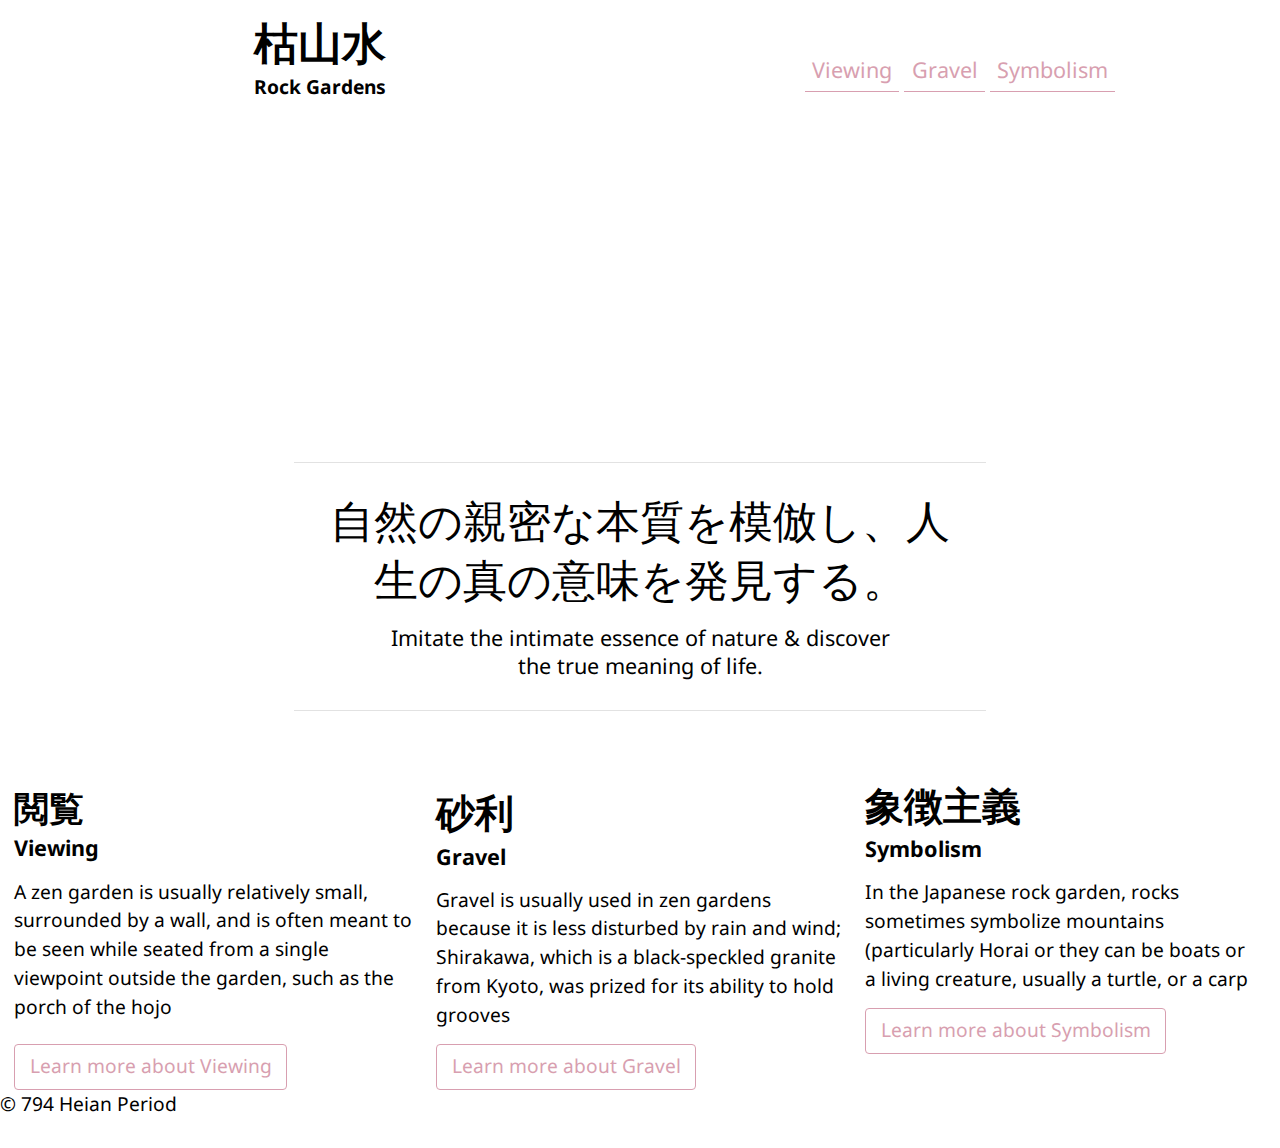
==== commit 12648c0e: "Add html that works" ====
--- a/index.html
+++ b/index.html
@@ -9,52 +9,59 @@
   <link href="css/type.css" rel="stylesheet">
   <link href="css/main.css" rel="stylesheet">
   <link rel="stylesheet" href="https://fonts.googleapis.com/earlyaccess/notosansjapanese.css">
-  <link href="https://fonts.googleapis.com/css?family=Noto+Sans" rel="stylesheet">
+  <link href="https://fonts.googleapis.com/css?family=Noto+Sans:400,400i,700,700i" rel="stylesheet">
 </head>
 <body>
-  <header class="pad-t-1-2 push-2 text-center">
-    <div class="grid">
-      <div class="unit xs-1 s-1 m-1 l-1-2 xl-1-2">
-        <h1 class="push-0 yotta"><i class="not-italic" lang="ja">枯山水</i></h1>
-        <h2 class="kilo push-1">Rock Gardens</h2>
-        <nav class="unit xs-1 s-1 m-1 l-1-2 xl-1-2">
-          <ul class="list-group-inline">
-            <li><a class="gutter-1-4 mega" href="#">Viewing</a></li>
-            <li><a class="gutter-1-4 mega" href="#">Gravel</a></li>
-            <li><a class="gutter-1-4 mega" href="#">Symbolism</a></li>
-          </ul>
-        </nav>
+  <header class="text-center push-2">
+    <div class="pad-t-1-2 pad-b-1-2">
+      <div class="grid grid-middle">
+        <div class="unit xs-1 s-1 m-1 l-1-2 xl-1-2 push-1-8">
+          <h1 class="push-0 yotta"><i class="not-italic" lang="ja">枯山水</i></h1>
+          <h2 class="kilo push-1">Rock Gardens</h2>
+        </div>
+        <div class="unit xs-1 s-1 m-1 l-1-2 xl-1-2">
+          <nav class="">
+            <ul class="list-group-inline push-1-4">
+              <li><a class="gutter-1-4 mega pad-b-1-4" href="#">Viewing</a></li>
+              <li><a class="gutter-1-4 mega pad-b-1-4" href="#">Gravel</a></li>
+              <li><a class="gutter-1-4 mega pad-b-1-4" href="#">Symbolism</a></li>
+            </ul>
+          </nav>
+        </div>
       </div>
-      <div class="unit xs-1 embed embed-5by1">
-        <img class="img-flex embed-item" src="images/banner.jpg" alt="">
-      </div>
+    </div>
+    <div class="embed embed-5by1">
+      <img class="img-flex embed-item push" src="images/banner.jpg" alt="">
     </div>
   </header>
   <div>
     <article class="text-center border island push max-length">
-      <h3 class="yotta normal"><i class="not-italic" lang="ja">自然の親密な本質を模倣し、人生の真の意味を発見する。</i></h3>
+      <h3 class="yotta normal push-1-2"><i class="not-italic" lang="ja">自然の親密な本質を模倣し、人生の真の意味を発見する。</i></h3>
       <p class="gutter-2 mega push-0">Imitate the intimate essence of nature & discover the true meaning of life.</p>
     </article>
   </div>
   <main>
-    <div class="island-1-4">
+    <div class="gutter-1-4">
       <div class="grid">
-        <div class="unit xs-1 s-1 m-1-2 l-1-3 xl-1-3 island-1-4 unit-content-distribute">
+        <div class="unit xs-1 s-1 m-1-2 l-1-3 xl-1-3 gutter-1-4 pad-t unit-content-distribute">
           <img class="img-flex pad-b-1-2" src="images/viewing.jpg" alt="">
-          <h4 class="push-none zetta"><i class="not-italic" lang="ja">閲覧</i></h4>
+          <h4 class="push-none exa"><i class="not-italic" lang="ja">閲覧</i></h4>
           <h5 class="push-1-2">Viewing</h5>
           <p class="push-1-2 content-fill">A zen garden is usually relatively small, surrounded by a wall, and is often meant to be seen while seated from a single viewpoint outside the garden, such as the porch of the hojo</p>
-          <a class="btn btn-ghost" href="#">Learn more about Viewing</a>
+          <div class="">
+            <a class="btn btn-ghost" href="#">Learn more about Viewing</a>
+          </div>
         </div>
-        <div class="unit xs-1 s-1 m-1-2 l-1-3 xl-1-3 island-1-4 unit-content-distribute">
+        <div class="unit xs-1 s-1 m-1-2 l-1-3 xl-1-3 gutter-1-4 pad-t unit-content-distribute">
           <img class="img-flex pad-b-1-2" src="images/gravel.jpg" alt="">
           <h4 class="push-none zetta"><i class="not-italic" lang="ja">砂利</i></h4>
           <h5 class="push-1-2">Gravel</h5>
-          <p>Gravel is usually used in zen gardens because it is less disturbed by rain and wind; Shirakawa, which is a black-speckled granite from Kyoto, was prized for its ability to hold grooves</p>
-          <a class="btn btn-ghost" href="#">Learn more about Gravel</a>
+          <p class="push-1-2 content-fill">Gravel is usually used in zen gardens because it is less disturbed by rain and wind; Shirakawa, which is a black-speckled granite from Kyoto, was prized for its ability to hold grooves</p>
+          <div class="">
+            <a class="btn btn-ghost" href="#">Learn more about Gravel</a>
+          </div>
         </div>
-
-        <div class="unit xs-1 s-1 m-1 l-1-3 xl-1-3 island-1-4">
+        <div class="unit xs-1 s-1 m-1 l-1-3 xl-1-3 gutter-1-4 pad-t">
           <div class="grid push-1-2">
             <div class="unit xs-1 s-1 m-2-3 l-1 xl-1">
               <img class="img-flex" src="images/symbolism.jpg" alt="">
@@ -62,8 +69,10 @@
             <div class="unit xs-1 s-1 m-1-3 l-1 xl-1 island-1-4">
               <h4 class="push-none zetta"><i class="not-italic" lang="ja">象徴主義</i></h4>
               <h5 class="push-1-2">Symbolism</h5>
-              <p>In the Japanese rock garden, rocks sometimes symbolize mountains (particularly Horai or they can be boats or a living creature, usually a turtle, or a carp</p>
-              <a class="btn btn-ghost" href="#">Learn more about Symbolism</a>
+              <p class="push-1-2 content-fill">In the Japanese rock garden, rocks sometimes symbolize mountains (particularly Horai or they can be boats or a living creature, usually a turtle, or a carp</p>
+              <div class="">
+                <a class="btn btn-ghost" href="#">Learn more about Symbolism</a>
+              </div>
             </div>
           </div>
         </div>
--- a/css/main.css
+++ b/css/main.css
@@ -19,9 +19,12 @@
 }
 
 .border {
-  border-top: 1px solid grey;
-  border-bottom: 1px solid grey;
+  border-top: 1px solid #e2e2e2;
+  border-bottom: 1px solid #e2e2e2;
 }
 
-@media only screen and (min-width: 60em) {
+li a {
+  text-decoration: none;
+  border-bottom: 1px solid #d89fb0;
+  color: #d89fb0;
 }
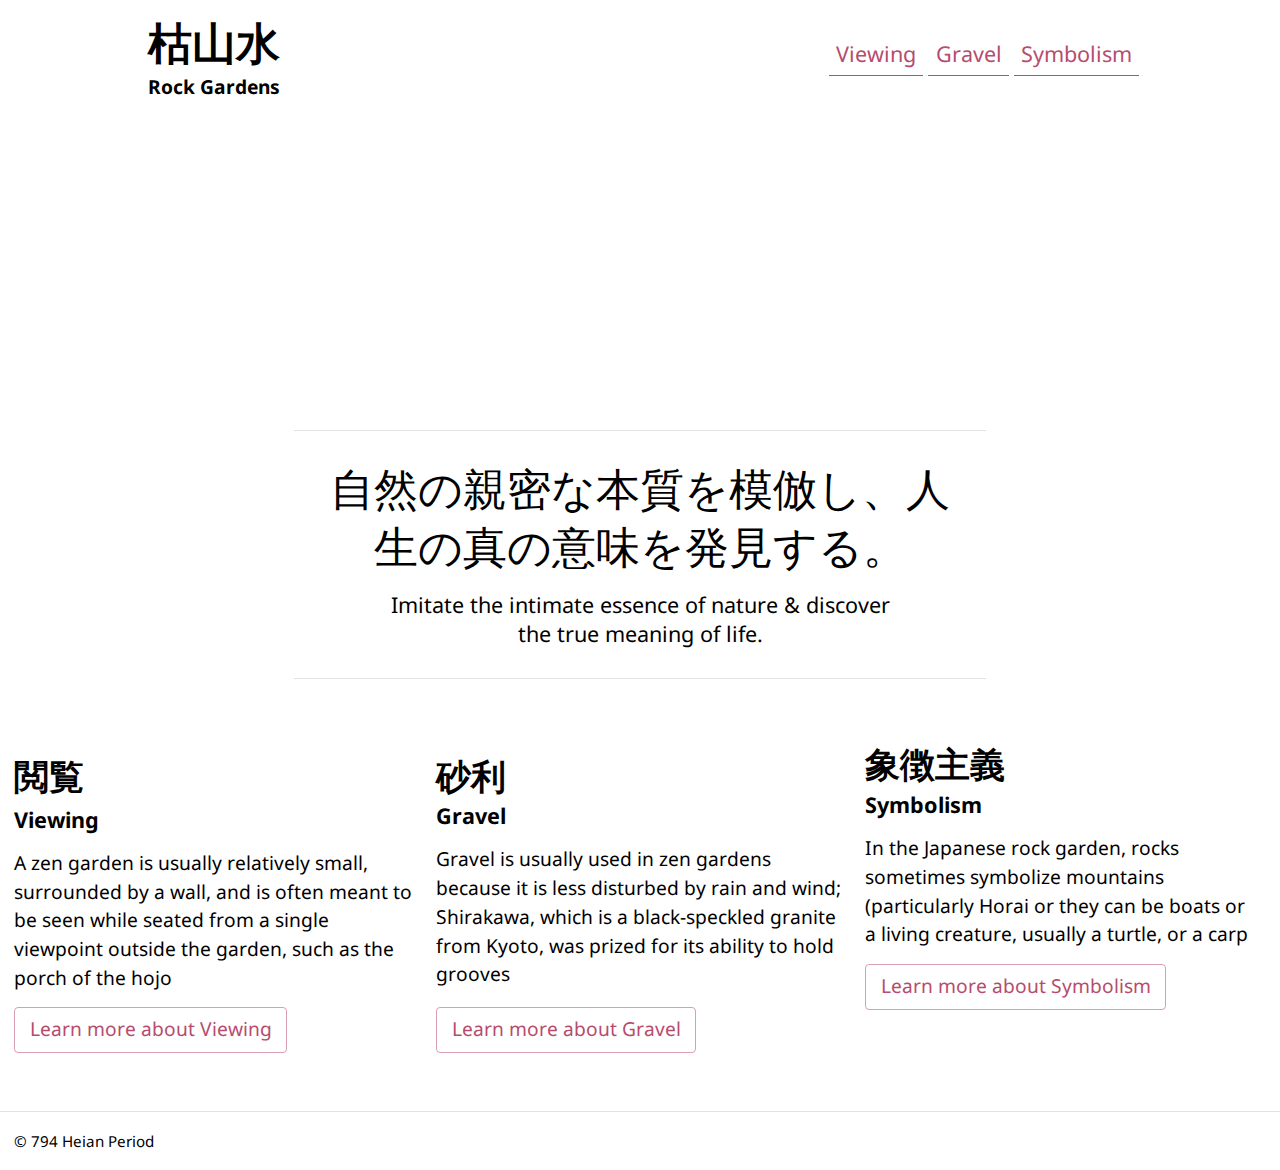
==== commit b65b506f: "Created code" ====
--- a/index.html
+++ b/index.html
@@ -13,14 +13,14 @@
 </head>
 <body>
   <header class="text-center push-2">
-    <div class="pad-t-1-2 pad-b-1-2">
+    <div class="pad-t-1-2 pad-b-1-2 wrapper">
       <div class="grid grid-middle">
-        <div class="unit xs-1 s-1 m-1 l-1-2 xl-1-2 push-1-8">
+        <div class="unit xs-1 s-1 m-1 l-1-2 xl-1-2 push-1-8 title gutter-1-4">
           <h1 class="push-0 yotta"><i class="not-italic" lang="ja">枯山水</i></h1>
           <h2 class="kilo push-1">Rock Gardens</h2>
         </div>
         <div class="unit xs-1 s-1 m-1 l-1-2 xl-1-2">
-          <nav class="">
+          <nav>
             <ul class="list-group-inline push-1-4">
               <li><a class="gutter-1-4 mega pad-b-1-4" href="#">Viewing</a></li>
               <li><a class="gutter-1-4 mega pad-b-1-4" href="#">Gravel</a></li>
@@ -41,36 +41,36 @@
     </article>
   </div>
   <main>
-    <div class="gutter-1-4">
+    <div class="gutter-1-4 push-2">
       <div class="grid">
         <div class="unit xs-1 s-1 m-1-2 l-1-3 xl-1-3 gutter-1-4 pad-t unit-content-distribute">
           <img class="img-flex pad-b-1-2" src="images/viewing.jpg" alt="">
-          <h4 class="push-none exa"><i class="not-italic" lang="ja">閲覧</i></h4>
-          <h5 class="push-1-2">Viewing</h5>
+          <h4 class="push-1-8 exa"><i class="not-italic" lang="ja">閲覧</i></h4>
+          <h5 class="push-1-2 mega">Viewing</h5>
           <p class="push-1-2 content-fill">A zen garden is usually relatively small, surrounded by a wall, and is often meant to be seen while seated from a single viewpoint outside the garden, such as the porch of the hojo</p>
-          <div class="">
+          <div>
             <a class="btn btn-ghost" href="#">Learn more about Viewing</a>
           </div>
         </div>
         <div class="unit xs-1 s-1 m-1-2 l-1-3 xl-1-3 gutter-1-4 pad-t unit-content-distribute">
           <img class="img-flex pad-b-1-2" src="images/gravel.jpg" alt="">
-          <h4 class="push-none zetta"><i class="not-italic" lang="ja">砂利</i></h4>
-          <h5 class="push-1-2">Gravel</h5>
+          <h4 class="push-none exa"><i class="not-italic" lang="ja">砂利</i></h4>
+          <h5 class="push-1-2 mega">Gravel</h5>
           <p class="push-1-2 content-fill">Gravel is usually used in zen gardens because it is less disturbed by rain and wind; Shirakawa, which is a black-speckled granite from Kyoto, was prized for its ability to hold grooves</p>
-          <div class="">
+          <div>
             <a class="btn btn-ghost" href="#">Learn more about Gravel</a>
           </div>
         </div>
-        <div class="unit xs-1 s-1 m-1 l-1-3 xl-1-3 gutter-1-4 pad-t">
-          <div class="grid push-1-2">
+        <div class="unit xs-1 s-1 m-1 l-1-3 xl-1-3 gutter-1-4 pad-t symbolism">
+          <div class="grid grid-middle push-1-2">
             <div class="unit xs-1 s-1 m-2-3 l-1 xl-1">
               <img class="img-flex" src="images/symbolism.jpg" alt="">
             </div>
             <div class="unit xs-1 s-1 m-1-3 l-1 xl-1 island-1-4">
-              <h4 class="push-none zetta"><i class="not-italic" lang="ja">象徴主義</i></h4>
-              <h5 class="push-1-2">Symbolism</h5>
+              <h4 class="push-none exa"><i class="not-italic" lang="ja">象徴主義</i></h4>
+              <h5 class="push-1-2 mega">Symbolism</h5>
               <p class="push-1-2 content-fill">In the Japanese rock garden, rocks sometimes symbolize mountains (particularly Horai or they can be boats or a living creature, usually a turtle, or a carp</p>
-              <div class="">
+              <div>
                 <a class="btn btn-ghost" href="#">Learn more about Symbolism</a>
               </div>
             </div>
@@ -82,8 +82,8 @@
 
   </main>
 
-  <footer>
-    <p>© 794 Heian Period</p>
+  <footer class="island-1-2">
+    <small class="micro">© 794 Heian Period</small>
   </footer>
 
 </body>
--- a/css/main.css
+++ b/css/main.css
@@ -10,7 +10,7 @@
   border-radius: 4px;
   border-width: 1px;
   border-color: #d89fb0;
-  color: #d89fb0;
+  color: #b64c6e;
 }
 
 .btn:hover {
@@ -25,6 +25,45 @@
 
 li a {
   text-decoration: none;
-  border-bottom: 1px solid #d89fb0;
-  color: #d89fb0;
+  border-bottom: 1px solid #b64c6e;
+  color: #b64c6e;
 }
+
+li a:hover {
+  color: #860927;
+}
+
+footer {
+  border-top: 1px solid #e2e2e2;
+}
+
+@media only screen and (min-width: 38em) {
+
+  .symbolism {
+    padding-top: .65rem;
+  }
+}
+
+@media only screen and (min-width: 60em) {
+
+  .symbolism {
+    padding-top: 1.3rem;
+  }
+
+  .title {
+    text-align: left;
+    margin-bottom: 0;
+  }
+
+  nav {
+    text-align: right;
+  }
+
+  h2 {
+    margin-bottom: 0;
+  }
+
+  h3 {
+    margin-bottom: 0;
+  }
+}
